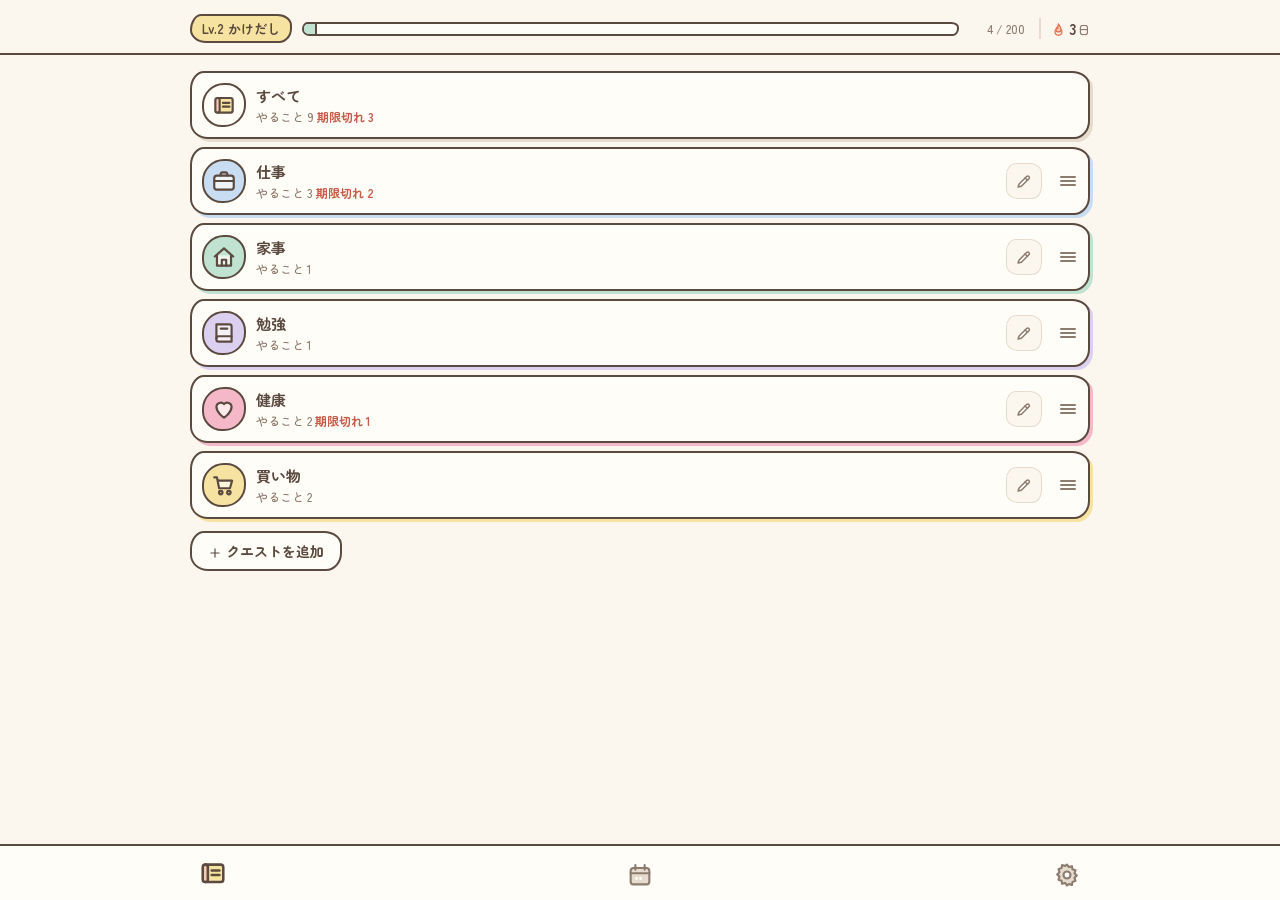
==== public/index.html @ 77bacacf "feat: 下部タブを3つにし、クエスト一覧からやること画面を開く構成にする - 下部タブをクエスト・記録・設定の3つにし、クエストのアイコンを一覧表のアイコンにする - クエスト一覧を1列の行（アイ" ====
<!DOCTYPE html>
<html lang="ja">
<head>
  <meta charset="UTF-8">
  <meta name="viewport" content="width=device-width, initial-scale=1, viewport-fit=cover">
  <meta name="theme-color" content="#fbf6ee">
  <meta name="apple-mobile-web-app-capable" content="yes">
  <!-- 透過（black-translucent）は iOS で余白の値が 0 になる不具合があるため default にする -->
  <meta name="apple-mobile-web-app-status-bar-style" content="default">
  <meta name="apple-mobile-web-app-title" content="やるクエ">
  <link rel="manifest" href="manifest.webmanifest">
  <link rel="icon" href="icons/icon-192.png" type="image/png">
  <link rel="apple-touch-icon" href="icons/apple-touch-icon.png">
  <title>やることクエスト</title>
  <link rel="preconnect" href="https://fonts.googleapis.com">
  <link href="https://fonts.googleapis.com/css2?family=Zen+Maru+Gothic:wght@500;700&display=swap" rel="stylesheet">
  <link rel="stylesheet" href="style.css">
  <script>
    // ホーム画面から起動した全画面かどうかを、CSS が読まれる前に印として付ける
    if (navigator.standalone === true || (window.matchMedia && window.matchMedia('(display-mode: standalone)').matches)) {
      document.documentElement.classList.add('is-standalone');
    }
  </script>
</head>
<body>
  <svg width="0" height="0" style="position:absolute" aria-hidden="true">
    <filter id="wobble" x="-5%" y="-5%" width="110%" height="110%">
      <feTurbulence type="fractalNoise" baseFrequency="0.035" numOctaves="2" seed="7" result="noise"/>
      <feDisplacementMap in="SourceGraphic" in2="noise" scale="2.2" xChannelSelector="R" yChannelSelector="G"/>
    </filter>
  </svg>

  <svg width="0" height="0" style="position:absolute" aria-hidden="true">
    <!-- アイコンのシンボル集。線は currentColor、塗りは CSS 変数 --icon-fill-* で変える -->
    <defs>
      <symbol id="i-house" viewBox="0 0 24 24">
        <path d="M3.5 11.5 12 4l8.5 7.5" fill="none"/>
        <path d="M5.5 10.5V20h13v-9.5" style="fill:var(--icon-fill-a, none)"/>
        <path d="M10 20v-5.5h4V20" style="fill:var(--icon-fill-b, none)"/>
      </symbol>
      <symbol id="i-flag-tab" viewBox="0 0 24 24">
        <path d="M6 21V4" fill="none"/>
        <path d="M6 4h11l-2.5 4 2.5 4H6" style="fill:var(--icon-fill-a, none)"/>
      </symbol>
      <symbol id="i-scroll" viewBox="0 0 24 24">
        <path d="M6 5.5h12a2 2 0 0 1 2 2V17a2 2 0 0 1-2 2H6" style="fill:var(--icon-fill-a, none)"/>
        <path d="M6 5.5a2 2 0 0 0-2 2V17a2 2 0 0 0 2 2 2 2 0 0 0 2-2V7.5a2 2 0 0 0-2-2Z" style="fill:var(--icon-fill-b, none)"/>
        <path d="M11 10h6M11 13.5h6" fill="none"/>
      </symbol>
      <symbol id="i-calendar" viewBox="0 0 24 24">
        <rect x="4" y="6" width="16" height="14" rx="2.5" style="fill:var(--icon-fill-a, none)"/>
        <path d="M4 10.5h16" fill="none"/>
        <path d="M8 3.5v4M16 3.5v4" fill="none"/>
        <circle cx="9" cy="15" r="1.2" style="fill:var(--icon-fill-b, currentColor)" stroke="none"/>
        <circle cx="12.5" cy="15" r="1.2" style="fill:var(--icon-fill-b, currentColor)" stroke="none"/>
      </symbol>
      <symbol id="i-back" viewBox="0 0 24 24"><path d="M15 5l-7 7 7 7" fill="none" stroke="currentColor" stroke-width="2.4" stroke-linecap="round" stroke-linejoin="round"/></symbol>
      <symbol id="i-grip" viewBox="0 0 24 24"><path d="M5 8h14M5 12h14M5 16h14" fill="none" stroke="currentColor" stroke-width="2" stroke-linecap="round"/></symbol>
      <symbol id="i-gear" viewBox="0 0 24 24">
        <path d="m12 3 1.6 2.2 2.6-.8.5 2.7 2.6.9-.9 2.6 2 1.9-2 1.9.9 2.6-2.6.9-.5 2.7-2.6-.8L12 21l-1.6-2.2-2.6.8-.5-2.7-2.6-.9.9-2.6-2-1.9 2-1.9-.9-2.6 2.6-.9.5-2.7 2.6.8Z" style="fill:var(--icon-fill-a, none)"/>
        <circle cx="12" cy="12" r="3" style="fill:var(--icon-fill-b, none)"/>
      </symbol>
      <symbol id="i-pause" viewBox="0 0 24 24">
        <rect x="6" y="5" width="4.5" height="14" rx="1.5" style="fill:var(--icon-fill-a, none)"/>
        <rect x="13.5" y="5" width="4.5" height="14" rx="1.5" style="fill:var(--icon-fill-a, none)"/>
      </symbol>
      <symbol id="i-play" viewBox="0 0 24 24">
        <path d="M8 5.5v13l10-6.5Z" style="fill:var(--icon-fill-a, none)"/>
      </symbol>
      <symbol id="i-flame" viewBox="0 0 24 24">
        <path d="M12 3c1 3 4 4.5 4 9a4 4 0 0 1-8 0c0-1.5.6-2.6 1.3-3.4.3 1 .9 1.6 1.7 1.9C10.5 8 11.5 5.5 12 3Z" style="fill:var(--icon-fill-a, none)"/>
        <path d="M12 21a5.5 5.5 0 0 1-5.5-5.5c0-1.2.4-2.2 1-3" fill="none"/>
        <path d="M12 21a5.5 5.5 0 0 0 5.5-5.5c0-1.2-.4-2.2-1-3" fill="none"/>
      </symbol>
      <symbol id="i-medal" viewBox="0 0 24 24">
        <path d="m8 3 2.5 5M16 3l-2.5 5" fill="none"/>
        <path d="M7 3h3.5l1.5 3 1.5-3H17" style="fill:var(--icon-fill-b, none)"/>
        <circle cx="12" cy="14" r="6" style="fill:var(--icon-fill-a, none)"/>
        <path d="m12 11 1 2 2.2.3-1.6 1.5.4 2.2-2-1.1-2 1.1.4-2.2L8.8 13.3 11 13Z" style="fill:var(--icon-fill-b, none)" stroke-width="1.2"/>
      </symbol>
      <symbol id="i-check" viewBox="0 0 24 24">
        <circle cx="12" cy="12" r="8.5" style="fill:var(--icon-fill-a, none)"/>
        <path d="m8 12.5 2.8 2.8L16.5 9.5" fill="none"/>
      </symbol>
      <symbol id="i-sparkle" viewBox="0 0 24 24">
        <path d="M12 3c.6 4.2 2.4 6.4 7 7-4.6.6-6.4 2.8-7 7-.6-4.2-2.4-6.4-7-7 4.6-.6 6.4-2.8 7-7Z" style="fill:var(--icon-fill-a, none)"/>
        <path d="M18.5 15c.3 1.7 1 2.6 2.5 3-1.5.4-2.2 1.3-2.5 3-.3-1.7-1-2.6-2.5-3 1.5-.4 2.2-1.3 2.5-3Z" style="fill:var(--icon-fill-b, none)" stroke-width="1.4"/>
      </symbol>
      <symbol id="i-plus" viewBox="0 0 24 24">
        <path d="M12 5v14M5 12h14" fill="none"/>
      </symbol>
      <symbol id="i-check-box" viewBox="0 0 24 24">
        <rect x="4" y="4" width="16" height="16" rx="3.5" style="fill:var(--icon-fill-a, none)"/>
        <path d="m8 12.5 2.8 2.8L16.5 9.5" fill="none"/>
      </symbol>
      <symbol id="i-minus" viewBox="0 0 24 24">
        <path d="M5 12h14" fill="none"/>
      </symbol>
      <symbol id="i-timer" viewBox="0 0 24 24">
        <circle cx="12" cy="13" r="7.5" style="fill:var(--icon-fill-a, none)"/>
        <path d="M12 9.5V13l2.5 1.5M10 3.5h4M12 3.5v2" fill="none"/>
      </symbol>
    </defs>
  </svg>

  <header class="header">
    <div class="header-inner">
    <h1 class="visually-hidden">やることクエスト</h1>
    <div class="level-row">
      <span class="level-badge" id="level-badge"></span>
      <div class="xp-bar" role="progressbar" aria-label="経験値">
        <div class="xp-fill" id="xp-fill"></div>
      </div>
      <span class="xp-text" id="xp-text"></span>
      <div class="streak" id="streak" title="連続達成日数"></div>
    </div>
    <button class="timer-mini" id="timer-mini" hidden></button>
    </div>
  </header>

  <main class="main">
    <section class="view" id="view-categories" data-view="categories">
      <ul class="category-list" id="category-list"></ul>
      <button class="btn" id="category-add-btn"><svg class="icon" aria-hidden="true"><use href="#i-plus"/></svg> クエストを追加</button>
    </section>
    <section class="view" id="view-quests" data-view="quests" hidden>
      <div class="tasks-bar">
        <button class="tasks-back" id="tasks-back" aria-label="クエスト一覧に戻る" title="クエスト一覧に戻る"><svg class="icon" aria-hidden="true"><use href="#i-back"/></svg></button>
        <div class="tasks-heading" id="tasks-heading"></div>
      </div>
      <div id="focus-quests"></div>
      <div id="quest-list"></div>
      <button class="btn" id="add-task-btn"><svg class="icon" aria-hidden="true"><use href="#i-plus"/></svg> やることを追加</button>
    </section>
    <section class="view" id="view-log" data-view="log" hidden>
      <div class="log-stats" id="log-stats"></div>

      <section class="log-section">
        <div class="cal-head">
          <button class="icon-btn cal-nav" id="log-prev" aria-label="前の月">‹</button>
          <h2 class="log-heading" id="log-month-label"></h2>
          <button class="icon-btn cal-nav" id="log-next" aria-label="次の月">›</button>
          <button class="chip" id="log-today">今日</button>
        </div>
        <div class="calendar" id="log-calendar"></div>
      </section>

      <section class="log-section">
        <h2 class="log-heading" id="log-day-title"></h2>
        <ul class="log-list" id="log-day-list"></ul>
      </section>

      <section class="log-section">
        <h2 class="log-heading">今週のまとめ <span class="log-sub" id="log-week-label"></span></h2>
        <div class="week-stats" id="log-week-stats"></div>
        <ul class="bar-list" id="log-week-categories"></ul>
      </section>

      <section class="log-section">
        <h2 class="log-heading">セッションのランキング <span class="log-sub">獲得 XP 上位5件</span></h2>
        <ul class="rank-list" id="log-rank"></ul>
      </section>
    </section>
    <section class="view" id="view-settings" data-view="settings" hidden>
      <section class="settings-section">
        <h2 class="settings-heading">やることの一括追加</h2>
        <p class="settings-help">1行に1つ、「クエスト：タイトル：日付：難易度：メモ」の形で貼り付けてください。区切りは「：」かタブ。日付以降は省略できます（日付は 9/20 や 明日、難易度は 1〜3 か ★）。クエストがない行は「なんでも」に入り、ないクエストは自動で作られます。</p>
        <textarea class="json-category bulk-category" id="bulk-text" rows="6" placeholder="仕事：経費精算を出す：9/20：2&#10;家事：洗濯物をたたむ&#10;：牛乳を買う：明日&#10;勉強：参考書を1章読む：：3：付箋を貼りながら" spellcheck="false"></textarea>
        <div class="btn-row">
          <button class="btn btn-primary" id="bulk-parse">読み込む</button>
        </div>
        <div class="bulk-result" id="bulk-result" hidden></div>
      </section>

      <section class="settings-section" id="sample-section" hidden>
        <h2 class="settings-heading">サンプルデータ</h2>
        <p class="settings-help">いま入っているやることはサンプルです。自分のやることに合わせて登録し直すときに使ってください。</p>
        <button class="btn btn-danger" id="sample-clear">サンプルを消して自分で登録する</button>
      </section>

      <section class="settings-section">
        <h2 class="settings-heading">データのエクスポート</h2>
        <p class="settings-help" id="data-summary"></p>
        <div class="btn-row">
          <button class="btn" id="export-show">JSON を表示</button>
          <button class="btn" id="export-copy">コピー</button>
          <button class="btn" id="export-download">ダウンロード</button>
        </div>
        <div id="export-box" hidden>
          <textarea class="json-category" id="export-text" rows="8" readonly spellcheck="false"></textarea>
        </div>
      </section>

      <section class="settings-section">
        <h2 class="settings-heading">データのインポート</h2>
        <p class="settings-help">エクスポートした JSON を貼り付けるか、ファイルを選んでください。現在のデータは上書きされます。</p>
        <textarea class="json-category" id="import-text" rows="5" placeholder='{"version": 1, ...}' spellcheck="false"></textarea>
        <div class="btn-row">
          <label class="btn file-btn">ファイルを選ぶ<input type="file" id="import-file" accept=".json,application/json" hidden></label>
          <button class="btn btn-primary" id="import-run">読み込む</button>
        </div>
      </section>

      <section class="settings-section">
        <h2 class="settings-heading">アプリ</h2>
        <p class="settings-help" id="app-version"></p>
        <p class="settings-help">ホーム画面に追加すると、アプリのように全画面で開けます。iPhone は共有メニューの「ホーム画面に追加」、Android はブラウザのメニューの「アプリをインストール」から。</p>
        <button class="btn" id="app-update">更新を確認</button>
      </section>

      <section class="settings-section">
        <h2 class="settings-heading">初期化</h2>
        <p class="settings-help">クエストも含めてすべてのデータを削除します。</p>
        <button class="btn btn-danger" id="reset-all">すべてのデータを削除</button>
      </section>
    </section>
  </main>

  <div class="sheet-backdrop" id="task-sheet" hidden>
    <form class="sheet" id="task-form" autocomplete="off">
      <h2 class="sheet-title" id="task-sheet-title">やることを追加</h2>
      <input type="hidden" name="id">
      <label class="field">
        <span class="field-label">タイトル</span>
        <input type="text" name="title" maxlength="60" placeholder="例: 経費精算を出す" required>
      </label>
      <label class="field">
        <span class="field-label">クエスト</span>
        <select name="categoryId"></select>
      </label>
      <div class="field">
        <span class="field-label">難易度</span>
        <div class="seg" role="radiogroup">
          <label class="seg-item"><input type="radio" name="difficulty" value="1" checked><span>★ <small>3分</small></span></label>
          <label class="seg-item"><input type="radio" name="difficulty" value="2"><span>★★ <small>5分</small></span></label>
          <label class="seg-item"><input type="radio" name="difficulty" value="3"><span>★★★ <small>10分</small></span></label>
        </div>
      </div>
      <label class="field">
        <span class="field-label">繰り返し</span>
        <select name="repeatType">
          <option value="none">なし</option>
          <option value="daily">毎日</option>
          <option value="weekly">毎週</option>
          <option value="days">N日ごと</option>
        </select>
      </label>
      <label class="field" id="repeat-every-wrap" hidden>
        <span class="field-label">何日ごと</span>
        <input type="number" name="repeatEvery" min="1" max="365" value="3" inputmode="numeric">
      </label>
      <label class="field" id="deadline-wrap">
        <span class="field-label">日付（任意）</span>
        <input type="date" name="deadline">
      </label>
      <label class="field">
        <span class="field-label">メモ（任意）</span>
        <textarea name="note" rows="2" maxlength="200"></textarea>
      </label>
      <div class="sheet-actions">
        <button type="button" class="btn btn-danger" id="task-delete" hidden>削除</button>
        <span class="spacer"></span>
        <button type="button" class="btn" id="task-cancel">キャンセル</button>
        <button type="submit" class="btn btn-primary">保存</button>
      </div>
    </form>
  </div>

  <div class="sheet-backdrop" id="category-sheet" hidden>
    <form class="sheet" id="category-form" autocomplete="off">
      <h2 class="sheet-title" id="category-sheet-title">クエストを追加</h2>
      <input type="hidden" name="id">
      <input type="hidden" name="color">
      <input type="hidden" name="icon">
      <label class="field">
        <span class="field-label">名前</span>
        <input type="text" name="name" maxlength="20" placeholder="例: 仕事" required>
      </label>
      <div class="field">
        <span class="field-label">色</span>
        <div class="color-picker" id="color-picker"></div>
      </div>
      <div class="field">
        <span class="field-label">アイコン</span>
        <div class="icon-picker" id="icon-picker"></div>
      </div>
      <div class="sheet-actions">
        <button type="button" class="btn btn-danger" id="category-delete" hidden>削除</button>
        <span class="spacer"></span>
        <button type="button" class="btn" id="category-cancel">キャンセル</button>
        <button type="submit" class="btn btn-primary">保存</button>
      </div>
    </form>
  </div>
    </form>
  </div>

  <div class="modal" id="clear-modal" hidden aria-label="クエスト完了">
    <div class="clear-card">
      <div class="clear-ribbon">クリア！</div>
      <div class="clear-title" id="clear-title"></div>
      <div class="clear-rows" id="clear-rows"></div>
      <div class="clear-total"><svg class="icon clear-spark is-left" aria-hidden="true"><use href="#i-sparkle"/></svg><span class="clear-plus">+</span><span class="clear-num" id="clear-num">0</span><small>XP</small><svg class="icon clear-spark is-right" aria-hidden="true"><use href="#i-sparkle"/></svg></div>
      <div class="clear-combo" id="clear-combo"></div>
      <div class="clear-levelup" id="clear-levelup" hidden></div>
      <div class="clear-hint">自動で次に進みます</div>
    </div>
  </div>

  <div class="modal" id="break-modal" hidden aria-label="休憩">
    <div class="break-card">
      <div class="break-title">休憩</div>
      <div class="break-sub">25分がんばりました。少し休みましょう</div>
      <div class="qt is-break">
        <div class="qt-dial">
          <svg class="qt-ring" viewBox="0 0 130 130"><g filter="url(#wobble)">
            <circle class="qt-track" cx="65" cy="65" r="54"/>
            <circle class="qt-fill" cx="65" cy="65" r="54" stroke-dasharray="339.3" stroke-dashoffset="0"/>
            <circle class="qt-edge" cx="65" cy="65" r="58.5"/><circle class="qt-edge" cx="65" cy="65" r="49.5"/>
          </g></svg>
          <div class="qt-center"><div class="qt-seconds" id="break-seconds">300</div><div class="qt-slot"></div></div>
        </div>
      </div>
      <div class="break-note"><span id="break-combo"></span> 継続中</div>
      <button class="btn" id="break-end">休憩を終える</button>
    </div>
  </div>

  <div class="modal" id="summary-modal" hidden aria-label="セッションのまとめ">
    <div class="sum-card">
      <div class="sum-title" id="summary-title">おつかれさま！</div>
      <div class="sum-sub" id="summary-sub"></div>
      <div class="sum-grid">
        <div class="sum-cell is-main"><strong id="summary-xp">0</strong><span>獲得 XP</span></div>
        <div class="sum-cell"><strong id="summary-count">0</strong><span>達成</span></div>
        <div class="sum-cell"><strong id="summary-combo">0</strong><span>最大コンボ</span></div>
        <div class="sum-cell"><strong id="summary-min">0</strong><span>時間</span></div>
        <div class="sum-cell" id="summary-rank-cell"><strong id="summary-rank">0</strong><span>位</span></div>
      </div>
      <div class="sum-best" id="summary-best" hidden></div>
      <button class="btn btn-primary" id="summary-close">閉じる</button>
    </div>
  </div>

  <div class="modal" id="dialog-modal" hidden role="alertdialog" aria-labelledby="dialog-message">
    <div class="dialog-card">
      <p class="dialog-message" id="dialog-message"></p>
      <div class="dialog-actions">
        <button class="btn" id="dialog-cancel">キャンセル</button>
        <button class="btn btn-primary" id="dialog-ok">OK</button>
      </div>
    </div>
  </div>

  <div class="toast" id="toast" hidden></div>
  <div class="update-bar" id="update-bar" hidden>
    <span>新しい版があります</span>
    <button class="btn btn-primary" id="update-reload">更新する</button>
  </div>
  <div class="fx-layer" id="fx-layer" aria-hidden="true"></div>

  </div>

  <nav class="tabbar" id="tabbar">
    <button class="tab is-active" data-tab="categories" aria-label="クエスト" title="クエスト"><span class="tab-icon"><svg class="icon tab-svg" aria-hidden="true"><use href="#i-scroll"/></svg></span></button>
    <button class="tab" data-tab="log" aria-label="記録" title="記録"><span class="tab-icon"><svg class="icon tab-svg" aria-hidden="true"><use href="#i-calendar"/></svg></span></button>
    <button class="tab" data-tab="settings" aria-label="設定" title="設定"><span class="tab-icon"><svg class="icon tab-svg" aria-hidden="true"><use href="#i-gear"/></svg></span></button>
  </nav>

  <script src="game.js"></script>
  <script src="icons.js"></script>
  <script src="overview.js"></script>
  <script src="quests.js"></script>
  <script src="timer.js"></script>
  <script src="sortable.js"></script>
  <script src="settings.js"></script>
  <script src="bulk.js"></script>
  <script src="log.js"></script>
  <script src="effects.js"></script>
  <script src="dialog.js"></script>
  <script src="app.js"></script>
</body>
</html>
---- public/style.css ----
:root {
  --bg: #fbf6ee;
  --paper: #fffdf8;
  --ink: #5b4a3f;
  --ink-soft: #8c7b6e;
  --line: #e6dccd;
  --peach: #f6c9b3;
  --mint: #bfe3d0;
  --sky: #c9ddf2;
  --lav: #dcd0f0;
  --yellow: #f7e3a1;
  --pink: #f4b8c8;
  --clean: #a9d9bd;
  --normal: #f5d98a;
  --messy: #f2a9a0;
  --radius-wobbly: 18px 22px 20px 24px / 24px 18px 22px 20px;
  --tabbar-h: 56px;
  /* 端末の切り欠きやホームインジケーターの分。app.js が実測値（px）で上書きする */
  --inset-top: env(safe-area-inset-top, 0px);
  --inset-bottom: env(safe-area-inset-bottom, 0px);
  --safe-bottom: var(--inset-bottom);
  --header-top: calc(14px + var(--inset-top));
}

/* 全画面（ホーム画面から起動）のとき。メディアクエリが効かない端末向けに、JS で付ける印でも同じにする */
@media (display-mode: standalone) {
  :root {
    --tabbar-h: 50px;
    --safe-bottom: max(0px, calc(var(--inset-bottom) - 24px));
    --header-top: max(4px, calc(var(--inset-top) - 6px));
  }
}

:root.is-standalone {
  --tabbar-h: 50px;
  --safe-bottom: max(0px, calc(var(--inset-bottom) - 24px));
  --header-top: max(4px, calc(var(--inset-top) - 6px));
}

html { background: var(--paper); }

* { box-sizing: border-box; }

[hidden] { display: none !important; }

html, body {
  margin: 0;
  height: 100%;
  background: var(--bg);
  color: var(--ink);
  font-family: "Zen Maru Gothic", "Hiragino Maru Gothic ProN", "Rounded Mplus 1c", "Yu Gothic", sans-serif;
  font-weight: 500;
  -webkit-font-smoothing: antialiased;
}

/* ページ全体は固定し、本文（.main）だけをスクロールさせる。
   こうするとヘッダーとタブバーが慣性スクロールで動かない */
body {
  position: fixed;
  inset: 0;
  display: flex;
  flex-direction: column;
  overflow: hidden;
}

button {
  font: inherit;
  color: inherit;
  background: none;
  border: none;
  padding: 0;
  cursor: pointer;
}

/* アイコン（index.html のスプライトを use で参照） */
.icon {
  width: 1em;
  height: 1em;
  vertical-align: -0.18em;
  fill: none;
  stroke: currentColor;
  stroke-width: 2;
  stroke-linecap: round;
  stroke-linejoin: round;
  flex: none;
}

.icon-flame { width: 1.15em; height: 1.15em; color: #e0704a; --icon-fill-a: var(--peach); }
.icon-flame.icon-off { color: var(--ink-soft); --icon-fill-a: var(--line); }
.icon-timer { --icon-fill-a: var(--sky); }
.icon-sparkle { color: #c9a227; --icon-fill-a: var(--yellow); --icon-fill-b: var(--yellow); }

/* ヘッダー */
.header {
  flex: none;
  z-index: 10;
  /* 全画面ではステータスバーの下までヘッダーの色を伸ばし、その分の上余白は小さくする */
  padding: var(--header-top) 16px 10px;
  background: var(--bg);
  border-bottom: 2.5px solid var(--ink);
  border-image: none;
}

.header-inner {
  max-width: 900px;
  margin: 0 auto;
}

.visually-hidden {
  position: absolute;
  width: 1px;
  height: 1px;
  margin: -1px;
  overflow: hidden;
  clip: rect(0 0 0 0);
  white-space: nowrap;
}

.streak {
  flex: none;
  margin-left: 4px;
  padding-left: 10px;
  border-left: 2px solid var(--line);
  font-size: 13px;
  color: var(--ink-soft);
  white-space: nowrap;
}

.streak strong {
  color: var(--ink);
  font-size: 15px;
}

.level-row {
  display: flex;
  align-items: center;
  gap: 10px;
}

.level-badge {
  flex: none;
  padding: 3px 10px;
  border: 2.2px solid var(--ink);
  border-radius: 14px 18px 16px 20px / 20px 14px 18px 16px;
  background: var(--yellow);
  font-size: 13px;
  font-weight: 700;
  white-space: nowrap;
}

.xp-bar {
  flex: 1;
  height: 14px;
  border: 2.2px solid var(--ink);
  border-radius: 10px 14px 12px 14px / 14px 10px 14px 12px;
  background: var(--paper);
  overflow: hidden;
}

.xp-fill {
  height: 100%;
  width: 0%;
  background: var(--mint);
  border-right: 2px solid var(--ink);
  transition: width 0.5s ease;
}

.xp-text {
  flex: none;
  font-size: 12px;
  color: var(--ink-soft);
  min-width: 56px;
  text-align: right;
  font-variant-numeric: tabular-nums;
}

/* メイン */
.main {
  flex: 1;
  min-height: 0;
  overflow-y: auto;
  overscroll-behavior: contain;
  -webkit-overflow-scrolling: touch;
  /* 本文は 900px までで中央寄せ。左右の余白で中央に置く */
  padding: 16px max(16px, calc((100% - 900px) / 2)) 96px;
}

.placeholder {
  padding: 40px 0;
  text-align: center;
  color: var(--ink-soft);
}

/* タブバー */
.tabbar {
  flex: none;
  height: calc(var(--tabbar-h) + var(--safe-bottom));
  padding-top: 4px;
  padding-bottom: var(--safe-bottom);
  display: flex;
  background: var(--paper);
  border-top: 2.5px solid var(--ink);
  z-index: 10;
}

.tab {
  flex: 1;
  display: flex;
  align-items: center;
  justify-content: center;
  color: var(--ink-soft);
}

.tab-icon {
  display: block;
  height: 28px;
  transition: transform 0.15s ease;
}

.tab-svg {
  width: 28px;
  height: 28px;
  stroke-width: 1.8;
  --icon-fill-a: var(--line);
  --icon-fill-b: var(--paper);
}

.tab.is-active {
  color: var(--ink);
  font-weight: 700;
}

.tab.is-active .tab-icon {
  transform: translateY(-2px) scale(1.1);
}

.tab.is-active .tab-svg { stroke-width: 2; }
.tab.is-active[data-tab="categories"] .tab-svg { --icon-fill-a: var(--yellow); --icon-fill-b: var(--peach); }
.tab.is-active[data-tab="log"] .tab-svg { --icon-fill-a: var(--mint); --icon-fill-b: var(--ink); }
.tab.is-active[data-tab="settings"] .tab-svg { --icon-fill-a: var(--lav); --icon-fill-b: var(--paper); }

/* クエスト画面 */
.quest-section { margin-bottom: 18px; }

.quest-heading {
  display: flex;
  align-items: center;
  gap: 8px;
  margin: 0 0 8px;
  font-size: 15px;
  font-weight: 700;
  cursor: default;
}

.quest-details > summary {
  cursor: pointer;
  list-style: none;
  color: var(--ink-soft);
}

.quest-details > summary::-webkit-details-marker { display: none; }

.quest-details > summary::before {
  content: '▸';
  font-size: 12px;
  transition: transform 0.15s ease;
}

.quest-details[open] > summary::before { transform: rotate(90deg); }

.count {
  font-size: 12px;
  padding: 1px 8px;
  border: 1.8px solid var(--ink);
  border-radius: 10px;
  background: var(--paper);
  color: var(--ink);
  font-weight: 500;
}

.quest-empty {
  margin: 0;
  padding: 18px 0;
  text-align: center;
  color: var(--ink-soft);
  font-size: 14px;
}

.task-list {
  list-style: none;
  margin: 0;
  padding: 0;
  display: flex;
  flex-direction: column;
  gap: 8px;
}

.task-row {
  display: flex;
  align-items: center;
  gap: 12px;
  padding: 10px 12px;
  background: var(--paper);
  border: 2.2px solid var(--ink);
  border-radius: 14px 18px 16px 18px / 18px 14px 18px 16px;
  box-shadow: 3px 3px 0 var(--line);
}

.task-row[data-status="overdue"],
.task-row[data-status="due"] { border-color: var(--ink); background: #fff6f2; }

.task-check {
  flex: none;
  width: 30px;
  height: 30px;
  border: 2.2px solid var(--ink);
  border-radius: 50% 45% 50% 45%;
  background: var(--paper);
  display: inline-flex;
  align-items: center;
  justify-content: center;
  font-weight: 700;
  transition: transform 0.15s ease, background 0.15s ease;
}

button.task-check:active { transform: scale(0.9); }

.task-check.is-done { background: var(--mint); }
.task-check.is-wait { background: var(--line); border-style: dashed; }
.task-check.is-popping { background: var(--mint); transform: scale(1.25); }

.task-body {
  flex: 1;
  min-width: 0;
  display: flex;
  flex-direction: column;
  gap: 2px;
  text-align: left;
}

.task-title {
  font-size: 15px;
  font-weight: 700;
  overflow-wrap: anywhere;
}

.task-meta {
  font-size: 12px;
  color: var(--ink-soft);
}

.task-undo {
  flex: none;
  font-size: 12px;
  padding: 4px 10px;
  border: 2px solid var(--ink);
  border-radius: 12px 14px 12px 14px / 14px 12px 14px 12px;
  background: var(--paper);
}


/* シート（追加・編集） */
.sheet-backdrop {
  position: fixed;
  inset: 0;
  background: rgba(91, 74, 63, 0.35);
  display: flex;
  align-items: flex-end;
  justify-content: center;
  z-index: 20;
}

.sheet {
  width: 100%;
  max-width: 520px;
  max-height: 90vh;
  overflow-y: auto;
  background: var(--paper);
  border: 2.5px solid var(--ink);
  border-bottom: none;
  border-radius: 22px 26px 0 0 / 26px 22px 0 0;
  padding: 18px 18px calc(18px + var(--safe-bottom));
  display: flex;
  flex-direction: column;
  gap: 12px;
}

@media (min-width: 560px) {
  .sheet-backdrop { align-items: center; }
  .sheet { border-bottom: 2.5px solid var(--ink); border-radius: var(--radius-wobbly); }
}

.sheet-title {
  margin: 0 0 4px;
  font-size: 18px;
  font-weight: 700;
}

.field {
  display: flex;
  flex-direction: column;
  gap: 4px;
}

.field-label {
  font-size: 12px;
  color: var(--ink-soft);
  font-weight: 700;
}

.field input[type="text"],
.field input[type="number"],
.field input[type="date"],
.field select,
.field textarea {
  font: inherit;
  color: var(--ink);
  background: var(--bg);
  border: 2px solid var(--ink);
  border-radius: 10px 12px 10px 12px / 12px 10px 12px 10px;
  padding: 8px 10px;
  font-size: 16px;
  width: 100%;
}

.field textarea { resize: vertical; }

.seg {
  display: flex;
  gap: 6px;
}

.seg-item {
  flex: 1;
  position: relative;
}

.seg-item input {
  position: absolute;
  opacity: 0;
  width: 0;
  height: 0;
}

.seg-item span {
  display: flex;
  flex-direction: column;
  align-items: center;
  padding: 6px 4px;
  border: 2px solid var(--ink);
  border-radius: 12px 14px 12px 14px / 14px 12px 14px 12px;
  background: var(--bg);
  font-size: 14px;
  line-height: 1.2;
  cursor: pointer;
}

.seg-item small { font-size: 10px; color: var(--ink-soft); }

.seg-item input:checked + span {
  background: var(--yellow);
  font-weight: 700;
}

.sheet-actions {
  display: flex;
  align-items: center;
  gap: 8px;
  margin-top: 4px;
}

.spacer { flex: 1; }

.btn {
  padding: 8px 16px;
  border: 2.2px solid var(--ink);
  border-radius: 14px 18px 16px 18px / 18px 14px 18px 16px;
  background: var(--paper);
  font-weight: 700;
  font-size: 14px;
}

.btn-primary { background: var(--mint); box-shadow: 2px 2px 0 var(--ink); }
.btn-primary:active { transform: translate(1px, 1px); box-shadow: 1px 1px 0 var(--ink); }
.btn-danger { background: var(--messy); }

/* トースト */
.toast {
  position: fixed;
  left: 50%;
  bottom: calc(var(--tabbar-h) + var(--safe-bottom) + 24px);
  transform: translateX(-50%);
  padding: 8px 18px;
  background: var(--yellow);
  border: 2.2px solid var(--ink);
  border-radius: 14px 18px 16px 18px / 18px 14px 18px 16px;
  font-weight: 700;
  box-shadow: 3px 3px 0 var(--ink);
  z-index: 30;
  animation: toast-pop 0.25s ease;
  white-space: nowrap;
}

.toast.is-levelup { background: var(--pink); }

@keyframes toast-pop {
  from { transform: translateX(-50%) translateY(10px) scale(0.9); opacity: 0; }
  to { transform: translateX(-50%) translateY(0) scale(1); opacity: 1; }
}

.timer-mini {
  display: flex;
  align-items: center;
  justify-content: center;
  gap: 4px;
  width: 100%;
  margin-top: 8px;
  font-size: 12px;
  font-weight: 700;
  padding: 4px 10px;
  border: 2px solid var(--ink);
  border-radius: 12px 14px 12px 14px / 14px 12px 14px 12px;
  background: var(--mint);
  white-space: nowrap;
  overflow: hidden;
  text-overflow: ellipsis;
  font-variant-numeric: tabular-nums;
  text-align: center;
}

/* 設定画面 */
.settings-section {
  margin-bottom: 26px;
  padding-bottom: 20px;
  border-bottom: 2px dashed var(--line);
}

.settings-section:last-child { border-bottom: none; }

.settings-heading {
  margin: 0 0 6px;
  font-size: 16px;
  font-weight: 700;
}

.settings-help {
  margin: 0 0 10px;
  font-size: 13px;
  color: var(--ink-soft);
}

.btn-row {
  display: flex;
  flex-wrap: wrap;
  gap: 8px;
  margin-top: 8px;
}

.file-btn { display: inline-block; cursor: pointer; }

.json-category {
  width: 100%;
  font-family: ui-monospace, Menlo, monospace;
  font-size: 12px;
  color: var(--ink);
  background: var(--paper);
  border: 2px solid var(--ink);
  border-radius: 10px 12px 10px 12px / 12px 10px 12px 10px;
  padding: 8px 10px;
  margin-top: 8px;
  resize: vertical;
}

.category-list {
  list-style: none;
  margin: 0 0 12px;
  padding: 0;
  display: flex;
  flex-direction: column;
  gap: 8px;
}

.category-row {
  display: flex;
  align-items: center;
  gap: 6px;
  padding: 8px 8px 8px 10px;
  background: var(--paper);
  border: 2.2px solid var(--ink);
  border-radius: 14px 18px 16px 18px / 18px 14px 18px 16px;
  box-shadow: 3px 3px 0 var(--cat-color, var(--line)); /* 影はクエストの色 */
}

.category-body {
  flex: 1;
  min-width: 0;
  display: flex;
  align-items: center;
  gap: 10px;
  text-align: left;
  padding: 2px 0;
}

.category-text { min-width: 0; display: flex; flex-direction: column; gap: 2px; }
.category-name { font-size: 15px; font-weight: 700; overflow-wrap: anywhere; }
.category-meta { font-size: 12px; color: var(--ink-soft); }
.category-overdue { color: #c85c4a; font-weight: 700; }

.category-edit {
  flex: none;
  width: 36px;
  height: 36px;
  display: flex;
  align-items: center;
  justify-content: center;
  border: 1.8px solid var(--line);
  border-radius: 10px 12px 10px 12px / 12px 10px 12px 10px;
  background: var(--bg);
  color: var(--ink-soft);
}
.category-edit .icon { width: 18px; height: 18px; --icon-fill-a: var(--paper); stroke-width: 2; }
.category-edit:active { background: var(--line); }

/* 「すべて」の行 */
.category-row--all { --cat-color: var(--line); }
.category-row--all .cat-icon { background: var(--paper); }
.category-row--all .cat-icon .icon { --icon-fill-a: var(--yellow); --icon-fill-b: var(--peach); }

/* やること画面の上の帯: 左に戻るボタン、中央に開いているクエスト */
.tasks-bar {
  display: grid;
  grid-template-columns: 40px 1fr 40px; /* 左右を同じ幅にして見出しを中央に */
  align-items: center;
  margin: 0 0 8px;
}
.tasks-back {
  width: 40px;
  height: 40px;
  display: flex;
  align-items: center;
  justify-content: center;
  color: var(--ink);
  border-radius: 50%;
}
.tasks-back .icon { width: 24px; height: 24px; }
.tasks-back:active { background: var(--line); }
.tasks-heading {
  display: flex;
  align-items: center;
  justify-content: center;
  gap: 6px;
  font-size: 15px;
  font-weight: 700;
  min-width: 0;
}
.tasks-heading span:last-child { overflow: hidden; text-overflow: ellipsis; white-space: nowrap; }

/* 並べ替えのつまみ。押したまま動かせるよう、ここではブラウザのスクロールを止める */
.drag-grip {
  flex: none;
  display: flex;
  align-items: center;
  justify-content: center;
  width: 40px;
  height: 40px;
  margin-right: -8px;
  color: var(--ink-soft);
  cursor: grab;
  touch-action: none;
  user-select: none;
  -webkit-user-select: none;
}
.drag-grip .icon { width: 24px; height: 24px; }
.is-reordering { user-select: none; -webkit-user-select: none; }
.is-dragging {
  position: relative;
  z-index: 2;
  box-shadow: 5px 6px 0 var(--line);
  cursor: grabbing;
}
.is-dragging .drag-grip { cursor: grabbing; }


/* 記録画面 */
.log-stats {
  display: grid;
  grid-template-columns: repeat(4, 1fr);
  gap: 8px;
  margin-bottom: 18px;
}

.stat {
  display: flex;
  flex-direction: column;
  align-items: center;
  gap: 2px;
  padding: 8px 4px;
  background: var(--paper);
  border: 2.2px solid var(--ink);
  border-radius: 14px 18px 16px 18px / 18px 14px 18px 16px;
  box-shadow: 3px 3px 0 var(--line);
}

.stat-icon { display: block; height: 22px; }
.stat-svg { width: 22px; height: 22px; stroke-width: 1.8; }
.stat-svg.i-flame { color: #e0704a; --icon-fill-a: var(--peach); }
.stat-svg.i-medal { color: var(--ink); --icon-fill-a: var(--yellow); --icon-fill-b: var(--pink); }
.stat-svg.i-check { color: var(--ink); --icon-fill-a: var(--mint); }
.stat-svg.i-sparkle { color: var(--ink); --icon-fill-a: var(--yellow); --icon-fill-b: var(--yellow); }
.stat-value { font-size: 20px; font-weight: 700; line-height: 1.1; }
.stat-label { font-size: 10px; color: var(--ink-soft); white-space: nowrap; }

.log-section { margin-bottom: 22px; }

.log-heading {
  margin: 0 0 8px;
  font-size: 15px;
  font-weight: 700;
  display: flex;
  align-items: baseline;
  gap: 8px;
}

.log-sub { font-size: 12px; font-weight: 500; color: var(--ink-soft); }

.cal-head {
  display: flex;
  align-items: center;
  gap: 8px;
  margin-bottom: 8px;
}

.cal-head .log-heading { margin: 0; flex: 1; text-align: center; justify-content: center; }
.icon-btn {
  border: 1.8px solid var(--ink);
  border-radius: 8px 10px 8px 10px / 10px 8px 10px 8px;
  background: var(--bg);
  line-height: 1;
}
.icon-btn:disabled { opacity: 0.3; cursor: default; }
.cal-nav { width: 34px; height: 30px; font-size: 18px; }

.calendar {
  display: grid;
  grid-template-columns: repeat(7, 1fr);
  gap: 4px;
  background: var(--paper);
  border: 2.2px solid var(--ink);
  border-radius: var(--radius-wobbly);
  padding: 8px;
  box-shadow: 3px 3px 0 var(--line);
}

.cal-weekday {
  text-align: center;
  font-size: 11px;
  color: var(--ink-soft);
  padding-bottom: 2px;
}

.cal-weekday.is-weekend { color: var(--pink); }

.cal-cell {
  aspect-ratio: 1;
  position: relative;
  display: flex;
  align-items: center;
  justify-content: center;
  border: 1.6px solid transparent;
  border-radius: 10px 12px 10px 12px / 12px 10px 12px 10px;
  background: var(--bg);
  font-size: 13px;
}

.cal-cell.is-blank { background: transparent; }
.cal-cell.is-future { opacity: 0.4; }
.cal-cell.heat-1 { background: #e3f1e8; }
.cal-cell.heat-2 { background: var(--mint); }
.cal-cell.heat-3 { background: #9ad3b4; font-weight: 700; }
.cal-cell.heat-4 { background: #78c49b; font-weight: 700; }
.cal-cell.is-today { border-color: var(--ink); }
.cal-cell.is-selected { box-shadow: 0 0 0 2.2px var(--ink); background-color: var(--yellow); }
.cal-cell.is-selected.heat-2, .cal-cell.is-selected.heat-3, .cal-cell.is-selected.heat-4 { background-color: #a9d9bd; }

.cal-count {
  position: absolute;
  right: 3px;
  top: 2px;
  font-size: 9px;
  color: var(--ink-soft);
}

.log-list, .bar-list {
  list-style: none;
  margin: 0;
  padding: 0;
  display: flex;
  flex-direction: column;
  gap: 6px;
}

.log-row {
  display: flex;
  align-items: center;
  gap: 10px;
  padding: 8px 12px;
  background: var(--paper);
  border: 2px solid var(--ink);
  border-radius: 12px 14px 12px 14px / 14px 12px 14px 12px;
}

.log-time { flex: none; font-size: 12px; color: var(--ink-soft); font-variant-numeric: tabular-nums; width: 38px; }
.log-body { flex: 1; min-width: 0; display: flex; flex-direction: column; gap: 1px; }
.log-title { font-size: 14px; font-weight: 700; overflow-wrap: anywhere; }
.log-meta { font-size: 11px; color: var(--ink-soft); }
.log-xp { flex: none; font-size: 13px; font-weight: 700; color: #4f9a72; }

.week-stats {
  display: flex;
  gap: 14px;
  margin-bottom: 10px;
  font-size: 13px;
  color: var(--ink-soft);
}

.week-stat strong { font-size: 18px; color: var(--ink); margin-right: 2px; }

.bar-row {
  display: grid;
  grid-template-columns: 6em 1fr 2em;
  align-items: center;
  gap: 8px;
  font-size: 13px;
}

.bar-label { overflow: hidden; text-overflow: ellipsis; white-space: nowrap; }

.bar-track {
  height: 14px;
  border: 1.8px solid var(--ink);
  border-radius: 8px 10px 8px 10px / 10px 8px 10px 8px;
  background: var(--paper);
  overflow: hidden;
}

.bar-fill { display: block; height: 100%; background: var(--peach); border-right: 1.8px solid var(--ink); }
.bar-value { text-align: right; font-weight: 700; }

/* いまやる1つ */
.focus-card {
  position: relative;
  background: var(--paper);
  border: 2.5px solid var(--ink);
  border-radius: var(--radius-wobbly);
  box-shadow: 4px 4px 0 var(--peach);
  padding: 16px;
  margin-bottom: 16px;
  text-align: left;
}

.focus-card.is-empty { box-shadow: 4px 4px 0 var(--mint); text-align: center; }




.focus-title {
  margin-top: 8px;
  font-size: 22px;
  font-weight: 700;
  line-height: 1.3;
  overflow-wrap: anywhere;
  text-align: center;
}

.focus-meta { margin-top: 4px; font-size: 13px; color: var(--ink-soft); text-align: center; }

.focus-note {
  margin-top: 8px;
  padding: 6px 10px;
  font-size: 13px;
  background: var(--bg);
  border-radius: 10px;
  white-space: pre-wrap;
}

.focus-empty { padding: 10px 0 6px; color: var(--ink-soft); }


/* 演出 */
.fx-layer {
  position: fixed;
  inset: 0;
  pointer-events: none;
  z-index: 40;
  overflow: hidden;
}

.fx-particle {
  position: absolute;
  width: 10px;
  height: 10px;
  border: 1.6px solid var(--ink);
  transform: translate(-50%, -50%);
  will-change: transform, opacity;
}

.fx-particle.is-circle { border-radius: 50%; }
.fx-particle.is-rect { width: 12px; height: 7px; border-radius: 2px; }
.fx-particle.is-star {
  width: 13px;
  height: 13px;
  border: none;
  clip-path: polygon(50% 0%, 63% 35%, 100% 38%, 71% 60%, 82% 100%, 50% 76%, 18% 100%, 29% 60%, 0% 38%, 37% 35%);
}
.fx-particle.is-spark { width: 5px; height: 14px; border-radius: 3px; }

.fx-float {
  position: absolute;
  transform: translate(-50%, -50%);
  padding: 4px 12px;
  font-size: 20px;
  font-weight: 700;
  color: var(--ink);
  background: var(--yellow);
  border: 2.2px solid var(--ink);
  border-radius: 14px 18px 16px 18px / 18px 14px 18px 16px;
  box-shadow: 3px 3px 0 var(--ink);
  white-space: nowrap;
  will-change: transform, opacity;
}

.fx-float.is-big { font-size: 24px; background: var(--pink); }
.fx-float.is-small { font-size: 14px; padding: 2px 9px; background: var(--paper); box-shadow: 2px 2px 0 var(--ink); }

@keyframes xp-gain {
  0% { box-shadow: 0 0 0 0 rgba(191, 227, 208, 0); transform: scale(1); }
  30% { box-shadow: 0 0 0 6px rgba(191, 227, 208, 0.9), 0 0 18px 4px rgba(247, 227, 161, 0.9); transform: scale(1.04); }
  100% { box-shadow: 0 0 0 0 rgba(191, 227, 208, 0); transform: scale(1); }
}

.xp-bar.is-gaining, .level-badge.is-gaining { animation: xp-gain 0.8s ease-out; }
.xp-bar.is-gaining .xp-fill { background: var(--yellow); }

@keyframes levelup-in { from { opacity: 0; } to { opacity: 1; } }
@keyframes levelup-out { from { opacity: 1; } to { opacity: 0; } }

@keyframes levelup-card {
  0% { transform: scale(0.4) rotate(-6deg); }
  100% { transform: scale(1) rotate(0deg); }
}

@media (prefers-reduced-motion: reduce) {
  .modal, .clear-card, .xp-bar.is-gaining, .level-badge.is-gaining, .clear-num.is-boing { animation: none; }
}

/* 更新通知 */
.update-bar {
  position: fixed;
  left: 50%;
  bottom: calc(var(--tabbar-h) + var(--safe-bottom) + 12px);
  transform: translateX(-50%);
  display: flex;
  align-items: center;
  gap: 12px;
  padding: 8px 10px 8px 16px;
  background: var(--paper);
  border: 2.2px solid var(--ink);
  border-radius: var(--radius-wobbly);
  box-shadow: 3px 3px 0 var(--ink);
  font-size: 14px;
  font-weight: 700;
  z-index: 25;
  white-space: nowrap;
}

/* 一括追加 */
.bulk-category { font-family: inherit; font-size: 15px; line-height: 1.5; }

.bulk-result {
  margin-top: 10px;
  padding: 10px 14px;
  border: 2px dashed var(--ink-soft);
  border-radius: var(--radius-wobbly);
  font-size: 14px;
}

.bulk-result p { margin: 0 0 6px; }
.bulk-skip { color: var(--ink-soft); font-size: 13px; }
.bulk-result .btn-row { margin-top: 4px; }

/* クエストのタイマー（いまやるカード） */
.focus-combo {
  display: inline-flex; align-items: center; gap: 4px;
  font-size: 12px; font-weight: 700; padding: 2px 9px;
  border: 2px solid var(--ink); border-radius: 12px 14px 12px 14px / 14px 12px 14px 12px;
  background: var(--yellow);
}
.focus-combo.is-zero { background: var(--line); color: var(--ink-soft); }

.qt { position: relative; display: flex; flex-direction: column; align-items: center; margin: 12px 0 4px; }
.qt-dial { position: relative; width: min(300px, 100%); aspect-ratio: 1; }
.qt-ring { width: 100%; height: 100%; overflow: visible; display: block; }
.qt-ring .qt-track { fill: var(--paper); stroke: #f1ece3; stroke-width: 9; }
.qt-ring .qt-fill { fill: none; stroke: #7fcaa2; stroke-width: 9; stroke-linecap: round; transform: rotate(-90deg); transform-origin: 50% 50%; transition: stroke-dashoffset 0.25s linear; }
.qt-ring .qt-edge { fill: none; stroke: var(--ink); stroke-width: 2.4; }
.qt.is-paused .qt-fill { stroke: #b9b0a6 !important; } /* 一時停止はグレー（実行中の色を上書き） */
.qt.is-timeup .qt-fill { stroke: #e6887a !important; }
.qt.is-break .qt-fill { stroke: #86b7e6; }
.qt-center { position: absolute; top: 0; left: 0; width: 100%; height: 100%; display: flex; flex-direction: column; align-items: center; justify-content: flex-start; padding-top: 22%; box-sizing: border-box; pointer-events: none; }
.qt-seconds { height: 112px; display: flex; align-items: center; font-size: min(112px, 30vw); font-weight: 700; line-height: 1; font-variant-numeric: tabular-nums; letter-spacing: 0.01em; }
.qt.is-timeup .qt-seconds { color: #c85c4a; }
.qt-slot { height: 40px; margin-top: 6px; display: flex; align-items: center; justify-content: center; gap: 8px; }
.qt-ctl { pointer-events: auto; width: 44px; height: 40px; display: flex; align-items: center; justify-content: center; border: none; border-radius: 10px; background: transparent; color: var(--ink); box-shadow: none; }
.qt-ctl .icon { width: 30px; height: 30px; --icon-fill-a: currentColor; stroke-width: 2.2; }
.qt-ctl:active { transform: translate(1px, 1px); opacity: 0.6; }
.qt-ctl:disabled { opacity: 0.25; }
.qt-timeup { font-size: 13px; font-weight: 700; color: #c85c4a; padding: 2px 10px; border: 2px solid #c85c4a; border-radius: 12px 14px 12px 14px / 14px 12px 14px 12px; }

.qt-actions { display: flex; flex-direction: column; align-items: center; gap: 24px; margin-top: 12px; }
.qt-main { width: 78%; font-size: 20px; padding: 14px 16px; }
.qt-main.is-start { background: var(--mint); } /* スタートは緑（オレンジ系は怖い印象になるので避ける） */
.qt-main:disabled { opacity: 0.4; box-shadow: none; }
.qt-subrow { display: flex; justify-content: center; gap: 10px; width: 100%; }
.qt-small { font-size: 12px; padding: 6px 14px; box-shadow: none; }
.qt-small:active { transform: translate(1px, 1px); background: var(--bg); }
.qt-small:disabled { opacity: 0.35; }
.qt-quit { background: var(--paper); color: var(--ink); }


/* セッションのモーダル */
.modal {
  position: fixed; inset: 0; z-index: 35; display: flex; align-items: center; justify-content: center;
  background: rgba(91, 74, 63, 0.45); animation: levelup-in 0.25s ease-out;
}
.modal.is-leaving { animation: modal-out 0.28s ease-in forwards; pointer-events: none; }
@keyframes modal-out {
  from { opacity: 1; }
  to { opacity: 0; }
}
.modal.is-leaving > * { animation: modal-card-out 0.28s ease-in forwards; }
@keyframes modal-card-out {
  from { transform: scale(1) translateY(0); }
  to { transform: scale(0.96) translateY(6px); }
}

.clear-card { position: relative; width: min(92vw, 340px); padding: 26px 22px 20px; text-align: center; background: var(--paper); border: 3px solid var(--ink); border-radius: 28px 34px 30px 36px / 36px 28px 34px 30px; box-shadow: 6px 6px 0 var(--mint); }
.clear-card.is-pop { animation: levelup-card 0.6s cubic-bezier(0.2, 1.4, 0.4, 1); }
.clear-ribbon { position: absolute; top: -16px; left: 50%; transform: translateX(-50%) rotate(-3deg); padding: 4px 18px; background: var(--mint); border: 2.4px solid var(--ink); border-radius: 14px 18px 16px 18px / 18px 14px 18px 16px; font-size: 16px; font-weight: 700; white-space: nowrap; }
.clear-title { margin-top: 6px; font-size: 15px; font-weight: 700; color: var(--ink-soft); overflow-wrap: anywhere; }
.clear-rows { margin: 14px 0 8px; display: flex; flex-direction: column; gap: 6px; text-align: left; min-height: 40px; }
.clear-row { display: flex; justify-content: space-between; align-items: baseline; font-size: 14px; padding: 6px 10px; border: 2px dashed var(--line); border-radius: 12px; transition: opacity 0.25s, transform 0.25s; }
.clear-row small { color: var(--ink-soft); font-size: 11px; margin-left: 6px; }
.clear-row strong { font-size: 18px; font-variant-numeric: tabular-nums; }
.clear-row.is-bonus { border-color: var(--yellow); background: #fffae6; }
.clear-row.is-hidden, .clear-combo.is-hidden, .clear-levelup.is-hidden { opacity: 0; transform: translateY(6px); }
.clear-total { position: relative; margin-top: 14px; padding: 14px 0 8px; font-weight: 700; line-height: 1.1; font-variant-numeric: tabular-nums; display: flex; align-items: baseline; justify-content: center; gap: 4px; }
/* 数字の後ろに黄色い光のにじみ */
.clear-total::before { content: ''; position: absolute; left: 50%; top: 50%; width: 220px; height: 120px; transform: translate(-50%, -50%); background: radial-gradient(ellipse at center, rgba(247, 227, 161, 0.95) 0%, rgba(247, 227, 161, 0.5) 45%, rgba(247, 227, 161, 0) 72%); z-index: 0; pointer-events: none; }
.clear-plus { position: relative; z-index: 1; font-size: 26px; color: #c85c4a; }
.clear-num { position: relative; z-index: 1; font-size: 84px; display: inline-block; transform-origin: 50% 80%; color: var(--ink); text-shadow: 3px 3px 0 var(--yellow), 6px 6px 0 var(--peach); letter-spacing: 0.02em; }
.clear-num.is-boing { animation: boing 0.32s ease-out; }
.clear-total small { position: relative; z-index: 1; font-size: 18px; margin-left: 6px; color: var(--ink-soft); }
.clear-spark { position: absolute; top: 12px; width: 26px; height: 26px; color: #c9a227; --icon-fill-a: var(--yellow); --icon-fill-b: var(--yellow); z-index: 1; opacity: 0; }
.clear-spark.is-left { left: 14px; }
.clear-spark.is-right { right: 14px; top: 30px; }
.clear-card.is-final .clear-spark { animation: spark-pop 0.6s ease-out forwards; }
.clear-card.is-final .clear-spark.is-right { animation-delay: 0.15s; }
@keyframes spark-pop { 0% { transform: scale(0) rotate(-30deg); opacity: 0; } 60% { transform: scale(1.3) rotate(10deg); opacity: 1; } 100% { transform: scale(1) rotate(0); opacity: 1; } }
@keyframes boing { 0% { transform: scale(1); } 40% { transform: scale(1.22); } 70% { transform: scale(0.94); } 100% { transform: scale(1); } }
.clear-combo { display: inline-block; margin-top: 8px; padding: 3px 14px; background: var(--yellow); border: 2.2px solid var(--ink); border-radius: 14px 18px 16px 18px / 18px 14px 18px 16px; font-weight: 700; transition: opacity 0.25s, transform 0.25s; }
.clear-combo.is-none { background: var(--line); color: var(--ink-soft); }
.clear-levelup { display: block; margin: 8px auto 0; width: max-content; padding: 3px 14px; background: var(--pink); border: 2.2px solid var(--ink); border-radius: 14px 18px 16px 18px / 18px 14px 18px 16px; font-weight: 700; transition: opacity 0.25s, transform 0.25s; }
.clear-hint { margin-top: 12px; font-size: 11px; color: var(--ink-soft); }

.break-card { width: min(92vw, 340px); padding: 24px 22px 20px; text-align: center; background: var(--paper); border: 3px solid var(--ink); border-radius: 28px 34px 30px 36px / 36px 28px 34px 30px; box-shadow: 6px 6px 0 var(--sky); }
.break-title { font-size: 20px; font-weight: 700; }
.break-sub { font-size: 13px; color: var(--ink-soft); margin-top: 2px; }
.break-card .qt { margin: 14px 0 6px; }
.break-note { font-size: 13px; margin: 6px 0 14px; }

.sum-card { width: min(92vw, 340px); padding: 26px 22px 20px; text-align: center; background: var(--paper); border: 3px solid var(--ink); border-radius: 28px 34px 30px 36px / 36px 28px 34px 30px; box-shadow: 6px 6px 0 var(--peach); }
.sum-title { font-size: 20px; font-weight: 700; }
.sum-sub { font-size: 12px; color: var(--ink-soft); }
.sum-grid { display: grid; grid-template-columns: 1fr 1fr; gap: 8px; margin: 16px 0 14px; }
.sum-cell { padding: 10px 6px; border: 2.2px solid var(--ink); border-radius: 14px 18px 16px 18px / 18px 14px 18px 16px; background: var(--bg); }
.sum-cell strong { display: block; font-size: 26px; line-height: 1.1; font-variant-numeric: tabular-nums; }
.sum-cell strong small { font-size: 14px; }
.sum-cell span { font-size: 11px; color: var(--ink-soft); }
.sum-cell.is-main { background: var(--yellow); grid-column: 1 / -1; }
.sum-cell.is-main strong { font-size: 36px; }
.sum-best { font-size: 12px; color: #c85c4a; font-weight: 700; margin-bottom: 8px; }

/* 記録: ランキング */
.rank-list { list-style: none; margin: 0; padding: 0; display: flex; flex-direction: column; gap: 6px; }
.rank-row { display: grid; grid-template-columns: 30px 1fr auto; align-items: center; gap: 10px; padding: 8px 12px; background: var(--paper); border: 2px solid var(--ink); border-radius: 12px 14px 12px 14px / 14px 12px 14px 12px; }
.rank-no { width: 26px; height: 26px; display: flex; align-items: center; justify-content: center; border: 2px solid var(--ink); border-radius: 50% 45% 50% 45%; font-size: 12px; font-weight: 700; background: var(--paper); }
.rank-row:nth-child(1) .rank-no { background: var(--yellow); }
.rank-row:nth-child(2) .rank-no { background: var(--line); }
.rank-row:nth-child(3) .rank-no { background: var(--peach); }
.rank-body { display: flex; flex-direction: column; gap: 1px; min-width: 0; }
.rank-date { font-size: 12px; color: var(--ink-soft); }
.rank-meta { font-size: 12px; }
.rank-xp { font-size: 18px; font-weight: 700; color: #4f9a72; font-variant-numeric: tabular-nums; white-space: nowrap; }
.rank-xp small { font-size: 11px; color: var(--ink-soft); font-weight: 500; }
.log-xp small { font-size: 11px; color: var(--ink-soft); font-weight: 500; }

/* タイマー右上のコンボ */
.qt-combo {
  position: absolute; right: 12px; top: 12px; z-index: 2;
  width: 48px; height: 48px; display: flex; flex-direction: column; align-items: center; justify-content: center;
  border: 2.2px solid var(--ink); border-radius: 50% 45% 50% 45%; background: var(--yellow); line-height: 1;
}
.qt-combo strong { font-size: 18px; font-weight: 700; }
.qt-combo small { font-size: 8px; margin-top: 1px; }

/* コンボの札と重ならないよう、タイトルとメモは右側を空けて折り返す */
.focus-card.has-combo .focus-title,
.focus-card.has-combo .focus-meta { padding-left: 60px; padding-right: 60px; } /* コンボの札の分を左右そろえて中央を保つ */

/* タイマーの数字は1桁ずつ同じ幅で並べる */
.qt-seconds span { display: inline-block; width: 0.51em; text-align: center; }

/* ほかのやること: クエストごとの見出し */
.quest-subheading {
  display: flex;
  align-items: center;
  gap: 8px;
  margin: 12px 0 6px;
  font-size: 13px;
  font-weight: 700;
  color: var(--ink-soft);
}
.quest-subheading:first-of-type { margin-top: 4px; }

/* 確認ダイアログ */
#dialog-modal { z-index: 45; }
.dialog-card {
  width: min(88vw, 320px);
  padding: 22px 20px 16px;
  background: var(--paper);
  border: 3px solid var(--ink);
  border-radius: 24px 28px 26px 30px / 30px 24px 28px 26px;
  box-shadow: 6px 6px 0 var(--lav);
  animation: levelup-card 0.35s cubic-bezier(0.2, 1.3, 0.4, 1);
}
.dialog-message { margin: 0 0 16px; font-size: 15px; line-height: 1.6; overflow-wrap: anywhere; }
.dialog-actions { display: flex; justify-content: flex-end; gap: 8px; }

/* 次への待ちのカード: 待機中と同じ構造を透明な下敷きにして高さをそろえ、その上に専用の表示を重ねる */
.focus-card--countdown { position: relative; }
.focus-card--countdown > :not(.cd-overlay) { visibility: hidden; }
.cd-overlay { position: absolute; inset: 0; padding: 16px; /* カードの padding と合わせ、ボタンの位置をそろえる */ display: flex; flex-direction: column; text-align: center; }
.cd-body { flex: 1; display: flex; flex-direction: column; align-items: center; justify-content: center; }
.cd-title { font-size: 36px; font-weight: 700; line-height: 1.25; overflow-wrap: anywhere; }
.cd-sec { display: block; margin-top: 4px; font-size: 24px; font-weight: 700; color: var(--ink-soft); white-space: nowrap; }
.cd-meta { margin-top: 8px; font-size: 13px; color: var(--ink-soft); }
.cd-num { margin-top: 22px; font-size: 128px; font-weight: 700; line-height: 1; color: var(--ink); text-shadow: 4px 4px 0 var(--yellow); }
.cd-num.is-pop { animation: cd-pop 0.45s cubic-bezier(0.2, 0.8, 0.3, 1); }
@keyframes cd-pop {
  from { transform: scale(1.9); opacity: 0; }
  to { transform: scale(1); opacity: 1; }
}
.focus-card--countdown .qt-actions { margin-top: 12px; }
@media (prefers-reduced-motion: reduce) { .cd-num.is-pop { animation: none; } }


.qt-main .icon { width: 22px; height: 22px; vertical-align: -4px; margin-right: 2px; --icon-fill-a: currentColor; stroke-width: 2.2; }
.qt-main[data-qt="complete"] .icon { --icon-fill-a: var(--paper); }

/* 待機中のカードはタップで編集できる */
.focus-card.is-editable { cursor: pointer; }

/* クエスト（カテゴリー）の色付きアイコン */
.cat-icon {
  display: inline-flex; align-items: center; justify-content: center; flex: none;
  width: 30px; height: 30px; border-radius: 50% 45% 50% 45%;
  border: 2px solid var(--ink); background: var(--cat-color, var(--line)); color: var(--ink);
}
.cat-icon .icon { width: 18px; height: 18px; --icon-fill-a: rgba(255, 253, 248, 0.7); stroke-width: 2; }
.cat-icon--lg { width: 44px; height: 44px; }
.cat-icon--lg .icon { width: 26px; height: 26px; }
.cat-icon--sm { width: 22px; height: 22px; border-width: 1.6px; margin-right: 6px; }
.cat-icon--sm .icon { width: 13px; height: 13px; }
.cat-icon--row { width: 34px; height: 34px; }
.cat-icon--row .icon { width: 20px; height: 20px; }

/* 色とアイコンの選択 */
.color-picker { display: flex; flex-wrap: wrap; gap: 8px; }
.color-swatch {
  width: 34px; height: 34px; border-radius: 50% 45% 50% 45%; background: var(--cat-color);
  border: 2px solid var(--line);
}
.color-swatch.is-selected { border-color: var(--ink); box-shadow: 0 0 0 2px var(--paper), 0 0 0 4px var(--ink); }
.icon-picker { display: grid; grid-template-columns: repeat(6, 1fr); gap: 6px; }
.icon-choice {
  display: flex; align-items: center; justify-content: center; aspect-ratio: 1;
  border: 2px solid var(--line); border-radius: 10px 12px 10px 12px / 12px 10px 12px 10px; background: var(--bg); color: var(--ink);
}
.icon-choice .icon { width: 22px; height: 22px; --icon-fill-a: var(--cat-color); stroke-width: 2; }
.icon-choice.is-selected { border-color: var(--ink); background: var(--paper); box-shadow: 2px 2px 0 var(--ink); }
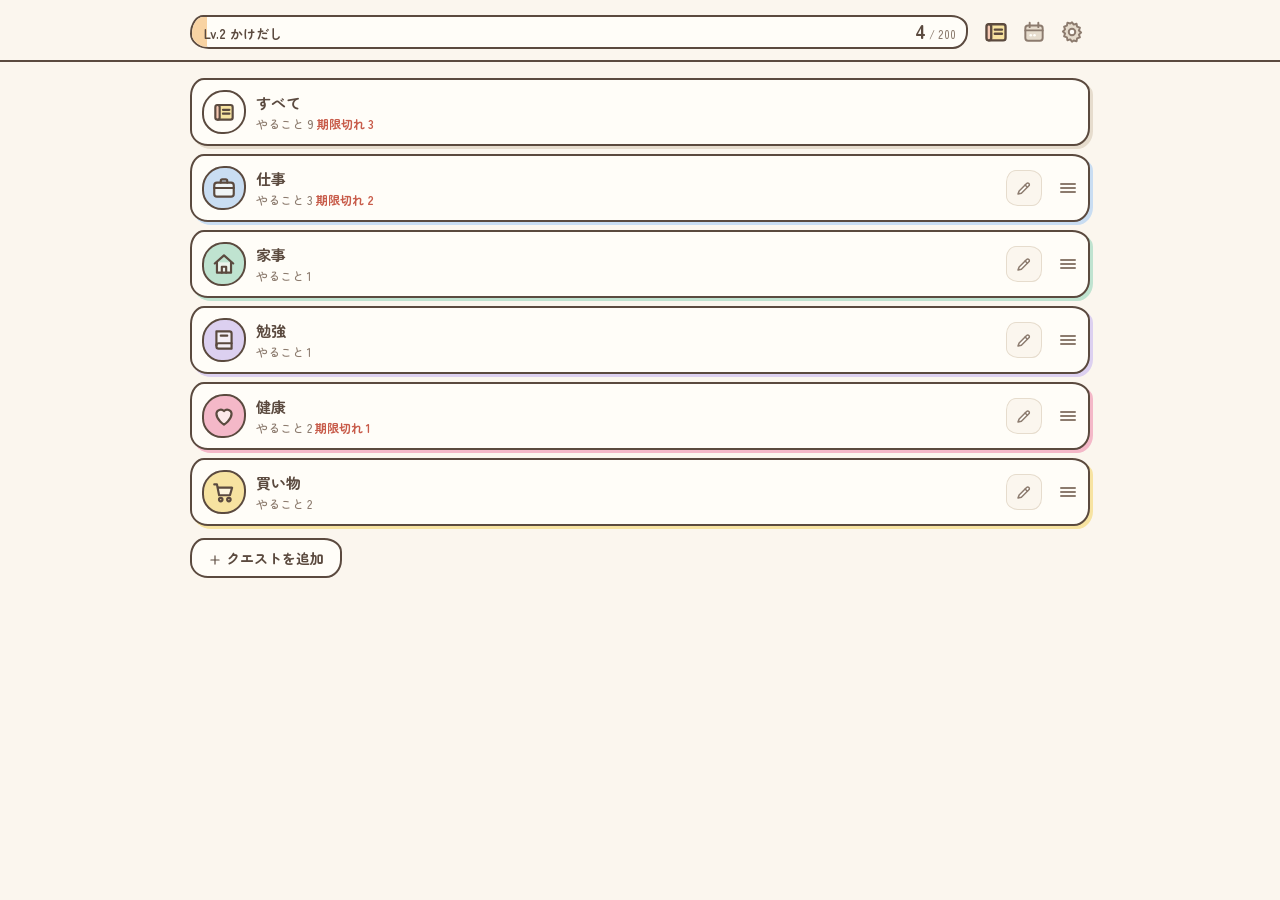
==== commit cac381bf: "feat: ヘッダーに経験値ゲージの札とナビをまとめ、下部のタブバーをなくす - 「Lv. 称号」の札を幅いっぱいに置き、札の背景を経験値ゲージ（橙、境界線なし）にする。現在の経験値は太字で大きく -" ====
--- a/public/index.html
+++ b/public/index.html
@@ -106,13 +106,17 @@
   <header class="header">
     <div class="header-inner">
     <h1 class="visually-hidden">やることクエスト</h1>
-    <div class="level-row">
-      <span class="level-badge" id="level-badge"></span>
-      <div class="xp-bar" role="progressbar" aria-label="経験値">
-        <div class="xp-fill" id="xp-fill"></div>
-      </div>
-      <span class="xp-text" id="xp-text"></span>
-      <div class="streak" id="streak" title="連続達成日数"></div>
+    <div class="hd-row">
+      <span class="lv-gauge" id="level-gauge" role="progressbar" aria-label="経験値">
+        <span class="lv-gauge-fill" id="xp-fill"></span>
+        <span class="lv-gauge-text" id="level-badge"></span>
+        <span class="xp-now"><strong id="xp-now"></strong><span id="xp-next"></span></span>
+      </span>
+      <nav class="hd-nav" id="tabbar">
+        <button class="tab is-active" data-tab="categories" aria-label="クエスト" title="クエスト"><span class="tab-icon"><svg class="icon tab-svg" aria-hidden="true"><use href="#i-scroll"/></svg></span></button>
+        <button class="tab" data-tab="log" aria-label="記録" title="記録"><span class="tab-icon"><svg class="icon tab-svg" aria-hidden="true"><use href="#i-calendar"/></svg></span></button>
+        <button class="tab" data-tab="settings" aria-label="設定" title="設定"><span class="tab-icon"><svg class="icon tab-svg" aria-hidden="true"><use href="#i-gear"/></svg></span></button>
+      </nav>
     </div>
     <button class="timer-mini" id="timer-mini" hidden></button>
     </div>
@@ -143,6 +147,11 @@
           <button class="chip" id="log-today">今日</button>
         </div>
         <div class="calendar" id="log-calendar"></div>
+      </section>
+
+      <section class="log-section">
+        <h2 class="log-heading">今日のまとめ</h2>
+        <div class="week-stats" id="log-today-stats"></div>
       </section>
 
       <section class="log-section">
@@ -361,11 +370,6 @@
 
   </div>
 
-  <nav class="tabbar" id="tabbar">
-    <button class="tab is-active" data-tab="categories" aria-label="クエスト" title="クエスト"><span class="tab-icon"><svg class="icon tab-svg" aria-hidden="true"><use href="#i-scroll"/></svg></span></button>
-    <button class="tab" data-tab="log" aria-label="記録" title="記録"><span class="tab-icon"><svg class="icon tab-svg" aria-hidden="true"><use href="#i-calendar"/></svg></span></button>
-    <button class="tab" data-tab="settings" aria-label="設定" title="設定"><span class="tab-icon"><svg class="icon tab-svg" aria-hidden="true"><use href="#i-gear"/></svg></span></button>
-  </nav>
 
   <script src="game.js"></script>
   <script src="icons.js"></script>
--- a/public/style.css
+++ b/public/style.css
@@ -14,7 +14,7 @@
   --normal: #f5d98a;
   --messy: #f2a9a0;
   --radius-wobbly: 18px 22px 20px 24px / 24px 18px 22px 20px;
-  --tabbar-h: 56px;
+  --gauge: #f8d3a3; /* 経験値ゲージの色（橙） */
   /* 端末の切り欠きやホームインジケーターの分。app.js が実測値（px）で上書きする */
   --inset-top: env(safe-area-inset-top, 0px);
   --inset-bottom: env(safe-area-inset-bottom, 0px);
@@ -25,15 +25,11 @@
 /* 全画面（ホーム画面から起動）のとき。メディアクエリが効かない端末向けに、JS で付ける印でも同じにする */
 @media (display-mode: standalone) {
   :root {
-    --tabbar-h: 50px;
-    --safe-bottom: max(0px, calc(var(--inset-bottom) - 24px));
     --header-top: max(4px, calc(var(--inset-top) - 6px));
   }
 }
 
 :root.is-standalone {
-  --tabbar-h: 50px;
-  --safe-bottom: max(0px, calc(var(--inset-bottom) - 24px));
   --header-top: max(4px, calc(var(--inset-top) - 6px));
 }
 
@@ -116,63 +112,53 @@
   white-space: nowrap;
 }
 
-.streak {
-  flex: none;
-  margin-left: 4px;
-  padding-left: 10px;
-  border-left: 2px solid var(--line);
-  font-size: 13px;
-  color: var(--ink-soft);
-  white-space: nowrap;
-}
-
-.streak strong {
-  color: var(--ink);
-  font-size: 15px;
-}
-
-.level-row {
+/* ヘッダーの1行: 左に「Lv. 称号」の札（背景が経験値ゲージ）、右にナビ */
+.hd-row {
   display: flex;
   align-items: center;
   gap: 10px;
 }
 
-.level-badge {
-  flex: none;
-  padding: 3px 10px;
+.lv-gauge {
+  position: relative;
+  flex: 1;
+  min-width: 0;
+  display: flex;
+  align-items: baseline;
+  justify-content: space-between;
+  gap: 8px;
+  overflow: hidden;
+  padding: 4px 10px 4px 12px;
   border: 2.2px solid var(--ink);
   border-radius: 14px 18px 16px 20px / 20px 14px 18px 16px;
-  background: var(--yellow);
+  background: var(--paper);
   font-size: 13px;
   font-weight: 700;
   white-space: nowrap;
 }
 
-.xp-bar {
-  flex: 1;
-  height: 14px;
-  border: 2.2px solid var(--ink);
-  border-radius: 10px 14px 12px 14px / 14px 10px 14px 12px;
-  background: var(--paper);
-  overflow: hidden;
-}
-
-.xp-fill {
-  height: 100%;
+/* 塗りが経験値の進み具合。境界線は付けない */
+.lv-gauge-fill {
+  position: absolute;
+  inset: 0;
   width: 0%;
-  background: var(--mint);
-  border-right: 2px solid var(--ink);
+  background: var(--gauge);
   transition: width 0.5s ease;
 }
 
-.xp-text {
+.lv-gauge-text { position: relative; min-width: 0; overflow: hidden; text-overflow: ellipsis; }
+
+/* 現在の経験値は太字で大きく。「/ 次のレベルまで」は小さく添える */
+.xp-now {
+  position: relative;
   flex: none;
-  font-size: 12px;
-  color: var(--ink-soft);
-  min-width: 56px;
-  text-align: right;
+  display: flex;
+  align-items: baseline;
+  gap: 3px;
   font-variant-numeric: tabular-nums;
 }
+.xp-now strong { font-size: 20px; line-height: 1; font-weight: 700; color: var(--ink); }
+.xp-now span { font-size: 11px; font-weight: 500; color: var(--ink-soft); }
 
 /* メイン */
 .main {
@@ -182,7 +168,7 @@
   overscroll-behavior: contain;
   -webkit-overflow-scrolling: touch;
   /* 本文は 900px までで中央寄せ。左右の余白で中央に置く */
-  padding: 16px max(16px, calc((100% - 900px) / 2)) 96px;
+  padding: 16px max(16px, calc((100% - 900px) / 2)) calc(32px + var(--safe-bottom));
 }
 
 .placeholder {
@@ -192,19 +178,17 @@
 }
 
 /* タブバー */
-.tabbar {
+.hd-nav {
   flex: none;
-  height: calc(var(--tabbar-h) + var(--safe-bottom));
-  padding-top: 4px;
-  padding-bottom: var(--safe-bottom);
-  display: flex;
-  background: var(--paper);
-  border-top: 2.5px solid var(--ink);
-  z-index: 10;
+  display: flex;
+  align-items: center;
+  gap: 2px;
 }
 
 .tab {
-  flex: 1;
+  flex: none;
+  width: 36px;
+  height: 36px;
   display: flex;
   align-items: center;
   justify-content: center;
@@ -213,27 +197,20 @@
 
 .tab-icon {
   display: block;
-  height: 28px;
+  height: 26px;
   transition: transform 0.15s ease;
 }
 
 .tab-svg {
-  width: 28px;
-  height: 28px;
+  width: 26px;
+  height: 26px;
   stroke-width: 1.8;
   --icon-fill-a: var(--line);
   --icon-fill-b: var(--paper);
 }
 
-.tab.is-active {
-  color: var(--ink);
-  font-weight: 700;
-}
-
-.tab.is-active .tab-icon {
-  transform: translateY(-2px) scale(1.1);
-}
-
+.tab.is-active { color: var(--ink); }
+.tab.is-active .tab-icon { transform: scale(1.1); }
 .tab.is-active .tab-svg { stroke-width: 2; }
 .tab.is-active[data-tab="categories"] .tab-svg { --icon-fill-a: var(--yellow); --icon-fill-b: var(--peach); }
 .tab.is-active[data-tab="log"] .tab-svg { --icon-fill-a: var(--mint); --icon-fill-b: var(--ink); }
@@ -488,7 +465,7 @@
 .toast {
   position: fixed;
   left: 50%;
-  bottom: calc(var(--tabbar-h) + var(--safe-bottom) + 24px);
+  bottom: calc(var(--safe-bottom) + 24px);
   transform: translateX(-50%);
   padding: 8px 18px;
   background: var(--yellow);
@@ -739,6 +716,16 @@
 }
 .icon-btn:disabled { opacity: 0.3; cursor: default; }
 .cal-nav { width: 34px; height: 30px; font-size: 18px; }
+/* カレンダーの「今日」ボタン */
+.chip {
+  flex: none;
+  padding: 5px 12px;
+  border: 2px solid var(--ink);
+  border-radius: 14px 18px 16px 18px / 18px 14px 18px 16px;
+  background: var(--paper);
+  font-size: 13px;
+  color: var(--ink);
+}
 
 .calendar {
   display: grid;
@@ -817,7 +804,8 @@
 
 .week-stats {
   display: flex;
-  gap: 14px;
+  flex-wrap: wrap;
+  gap: 6px 14px;
   margin-bottom: 10px;
   font-size: 13px;
   color: var(--ink-soft);
@@ -938,8 +926,8 @@
   100% { box-shadow: 0 0 0 0 rgba(191, 227, 208, 0); transform: scale(1); }
 }
 
-.xp-bar.is-gaining, .level-badge.is-gaining { animation: xp-gain 0.8s ease-out; }
-.xp-bar.is-gaining .xp-fill { background: var(--yellow); }
+.lv-gauge.is-gaining { animation: xp-gain 0.8s ease-out; }
+.lv-gauge.is-gaining .lv-gauge-fill { background: var(--yellow); }
 
 @keyframes levelup-in { from { opacity: 0; } to { opacity: 1; } }
 @keyframes levelup-out { from { opacity: 1; } to { opacity: 0; } }
@@ -950,14 +938,14 @@
 }
 
 @media (prefers-reduced-motion: reduce) {
-  .modal, .clear-card, .xp-bar.is-gaining, .level-badge.is-gaining, .clear-num.is-boing { animation: none; }
+  .modal, .clear-card, .lv-gauge.is-gaining, .clear-num.is-boing { animation: none; }
 }
 
 /* 更新通知 */
 .update-bar {
   position: fixed;
   left: 50%;
-  bottom: calc(var(--tabbar-h) + var(--safe-bottom) + 12px);
+  bottom: calc(var(--safe-bottom) + 16px);
   transform: translateX(-50%);
   display: flex;
   align-items: center;
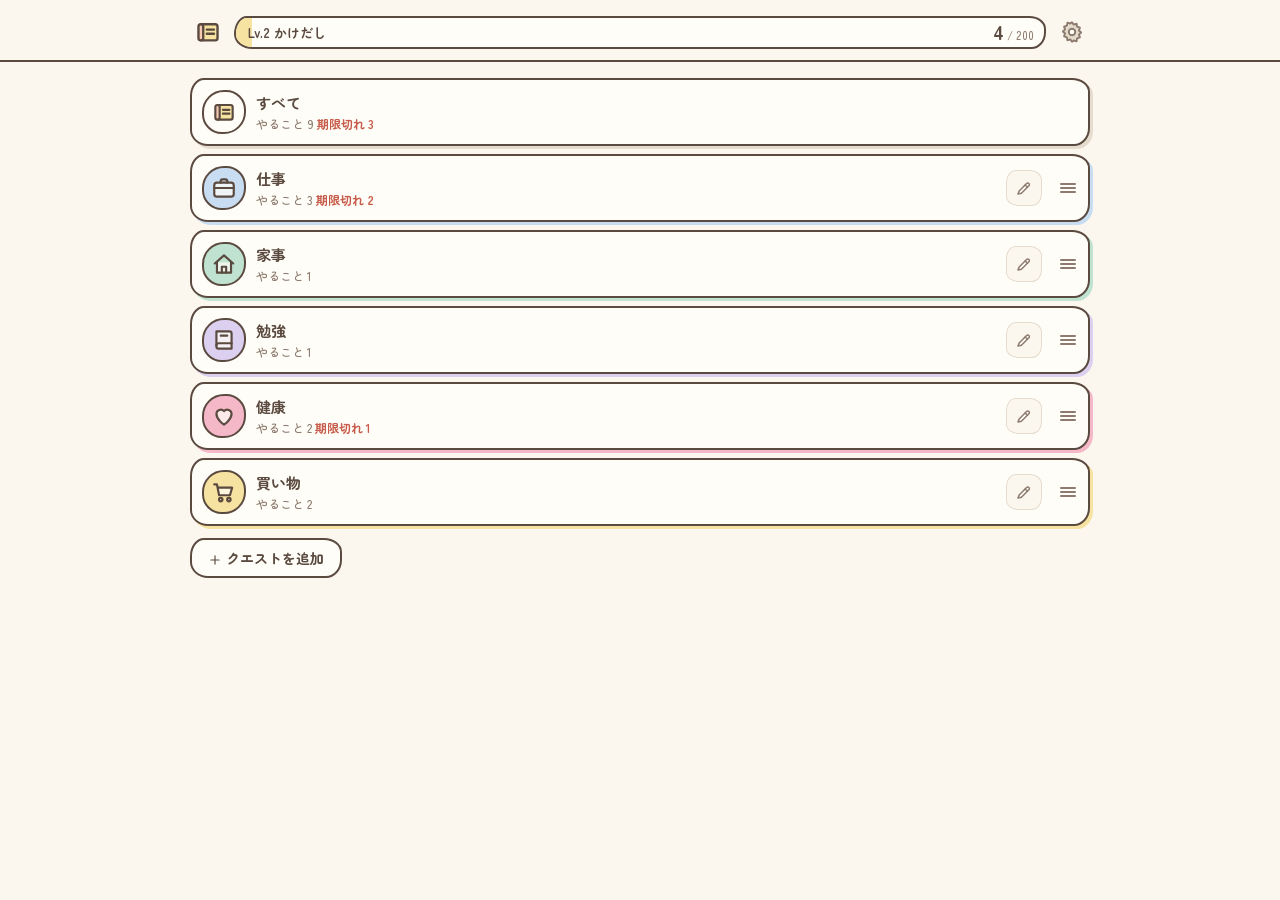
==== commit 0af9f421: "feat: 記録の日ごとのまとめを選んだ日に追従させ、ヘッダーのナビを一覧・札・設定にする - 記録画面の「今日のまとめ」を、カレンダーで選んだ日のまとめに変え、「その日の記録」の見出しの下にまとめる" ====
--- a/public/index.html
+++ b/public/index.html
@@ -106,18 +106,15 @@
   <header class="header">
     <div class="header-inner">
     <h1 class="visually-hidden">やることクエスト</h1>
-    <div class="hd-row">
-      <span class="lv-gauge" id="level-gauge" role="progressbar" aria-label="経験値">
+    <nav class="hd-row" id="tabbar" aria-label="画面の切り替え">
+      <button class="tab is-active" data-tab="categories" aria-label="クエスト一覧" title="クエスト一覧"><span class="tab-icon"><svg class="icon tab-svg" aria-hidden="true"><use href="#i-scroll"/></svg></span></button>
+      <button class="lv-gauge tab" id="level-gauge" data-tab="log" aria-label="記録を見る" title="記録">
         <span class="lv-gauge-fill" id="xp-fill"></span>
         <span class="lv-gauge-text" id="level-badge"></span>
         <span class="xp-now"><strong id="xp-now"></strong><span id="xp-next"></span></span>
-      </span>
-      <nav class="hd-nav" id="tabbar">
-        <button class="tab is-active" data-tab="categories" aria-label="クエスト" title="クエスト"><span class="tab-icon"><svg class="icon tab-svg" aria-hidden="true"><use href="#i-scroll"/></svg></span></button>
-        <button class="tab" data-tab="log" aria-label="記録" title="記録"><span class="tab-icon"><svg class="icon tab-svg" aria-hidden="true"><use href="#i-calendar"/></svg></span></button>
-        <button class="tab" data-tab="settings" aria-label="設定" title="設定"><span class="tab-icon"><svg class="icon tab-svg" aria-hidden="true"><use href="#i-gear"/></svg></span></button>
-      </nav>
-    </div>
+      </button>
+      <button class="tab" data-tab="settings" aria-label="設定" title="設定"><span class="tab-icon"><svg class="icon tab-svg" aria-hidden="true"><use href="#i-gear"/></svg></span></button>
+    </nav>
     <button class="timer-mini" id="timer-mini" hidden></button>
     </div>
   </header>
@@ -150,12 +147,8 @@
       </section>
 
       <section class="log-section">
-        <h2 class="log-heading">今日のまとめ</h2>
-        <div class="week-stats" id="log-today-stats"></div>
-      </section>
-
-      <section class="log-section">
         <h2 class="log-heading" id="log-day-title"></h2>
+        <div class="week-stats" id="log-day-stats"></div>
         <ul class="log-list" id="log-day-list"></ul>
       </section>
 
--- a/public/style.css
+++ b/public/style.css
@@ -14,7 +14,7 @@
   --normal: #f5d98a;
   --messy: #f2a9a0;
   --radius-wobbly: 18px 22px 20px 24px / 24px 18px 22px 20px;
-  --gauge: #f8d3a3; /* 経験値ゲージの色（橙） */
+  --gauge: var(--yellow); /* 経験値ゲージの色（黄） */
   /* 端末の切り欠きやホームインジケーターの分。app.js が実測値（px）で上書きする */
   --inset-top: env(safe-area-inset-top, 0px);
   --inset-bottom: env(safe-area-inset-bottom, 0px);
@@ -112,11 +112,11 @@
   white-space: nowrap;
 }
 
-/* ヘッダーの1行: 左に「Lv. 称号」の札（背景が経験値ゲージ）、右にナビ */
+/* ヘッダーの1行: 左にクエスト一覧、中央に「Lv. 称号」の札（背景が経験値ゲージ。押すと記録）、右に設定 */
 .hd-row {
   display: flex;
   align-items: center;
-  gap: 10px;
+  gap: 8px;
 }
 
 .lv-gauge {
@@ -178,13 +178,6 @@
 }
 
 /* タブバー */
-.hd-nav {
-  flex: none;
-  display: flex;
-  align-items: center;
-  gap: 2px;
-}
-
 .tab {
   flex: none;
   width: 36px;
@@ -212,6 +205,11 @@
 .tab.is-active { color: var(--ink); }
 .tab.is-active .tab-icon { transform: scale(1.1); }
 .tab.is-active .tab-svg { stroke-width: 2; }
+
+/* 札はナビの一員（押すと記録）。.tab の幅と色の指定を打ち消す */
+.tab.lv-gauge { flex: 1; width: auto; height: auto; justify-content: space-between; color: var(--ink); font-family: inherit; text-align: left; }
+.tab.lv-gauge.is-active { box-shadow: 2px 2px 0 var(--ink); }
+.tab.lv-gauge:active { transform: translate(1px, 1px); }
 .tab.is-active[data-tab="categories"] .tab-svg { --icon-fill-a: var(--yellow); --icon-fill-b: var(--peach); }
 .tab.is-active[data-tab="log"] .tab-svg { --icon-fill-a: var(--mint); --icon-fill-b: var(--ink); }
 .tab.is-active[data-tab="settings"] .tab-svg { --icon-fill-a: var(--lav); --icon-fill-b: var(--paper); }
@@ -871,7 +869,11 @@
   white-space: pre-wrap;
 }
 
-.focus-empty { padding: 10px 0 6px; color: var(--ink-soft); }
+.focus-empty { display: flex; flex-direction: column; align-items: center; gap: 6px; padding: 12px 0 8px; color: var(--ink-soft); }
+.focus-empty strong { font-size: 18px; color: var(--ink); }
+.focus-empty span { font-size: 13px; }
+.focus-card.is-empty[data-empty="none"] { box-shadow: 4px 4px 0 var(--line); }
+.focus-card.is-empty[data-empty="cleared"] { box-shadow: 4px 4px 0 var(--yellow); }
 
 
 /* 演出 */
@@ -927,7 +929,7 @@
 }
 
 .lv-gauge.is-gaining { animation: xp-gain 0.8s ease-out; }
-.lv-gauge.is-gaining .lv-gauge-fill { background: var(--yellow); }
+.lv-gauge.is-gaining .lv-gauge-fill { background: #f2cf6b; } /* ゲージが黄なので、光るときは少し濃い金 */
 
 @keyframes levelup-in { from { opacity: 0; } to { opacity: 1; } }
 @keyframes levelup-out { from { opacity: 1; } to { opacity: 0; } }
@@ -1006,7 +1008,7 @@
 
 .qt-actions { display: flex; flex-direction: column; align-items: center; gap: 24px; margin-top: 12px; }
 .qt-main { width: 78%; font-size: 20px; padding: 14px 16px; }
-.qt-main.is-start { background: var(--mint); } /* スタートは緑（オレンジ系は怖い印象になるので避ける） */
+.qt-main { background: var(--yellow); } /* 「はじめる」「できた！」は黄（オレンジ系は怖い印象になるので避ける） */
 .qt-main:disabled { opacity: 0.4; box-shadow: none; }
 .qt-subrow { display: flex; justify-content: center; gap: 10px; width: 100%; }
 .qt-small { font-size: 12px; padding: 6px 14px; box-shadow: none; }
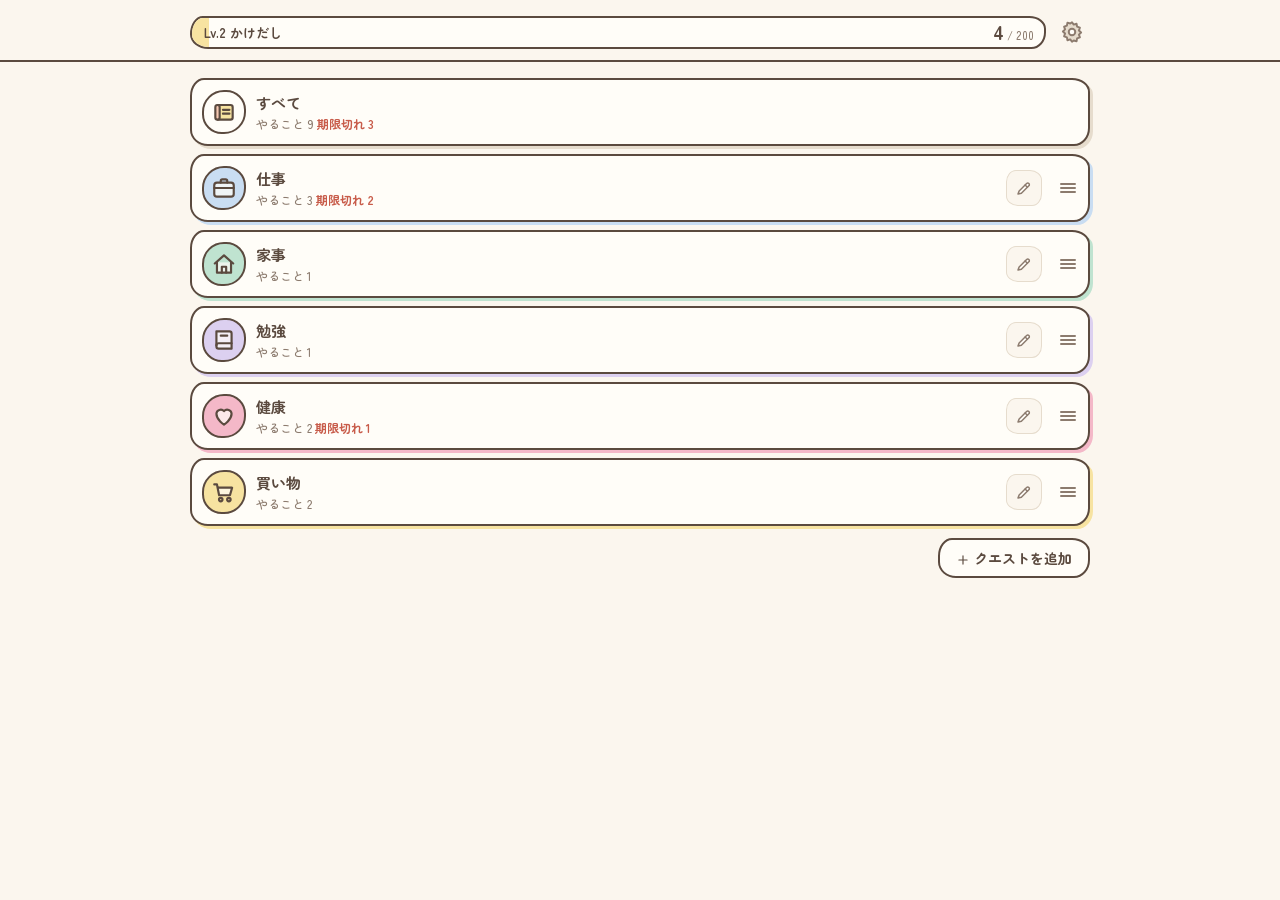
==== commit d1b20ac3: "feat: ヘッダーのクエスト一覧ボタンをやめ、同じボタンをもう一度押すと一覧に戻るようにする - 記録・設定を開いた状態で札や設定をもう一度押すとクエスト一覧に戻る（作業中はやること画面に戻る） -" ====
--- a/public/index.html
+++ b/public/index.html
@@ -107,8 +107,7 @@
     <div class="header-inner">
     <h1 class="visually-hidden">やることクエスト</h1>
     <nav class="hd-row" id="tabbar" aria-label="画面の切り替え">
-      <button class="tab is-active" data-tab="categories" aria-label="クエスト一覧" title="クエスト一覧"><span class="tab-icon"><svg class="icon tab-svg" aria-hidden="true"><use href="#i-scroll"/></svg></span></button>
-      <button class="lv-gauge tab" id="level-gauge" data-tab="log" aria-label="記録を見る" title="記録">
+      <button class="lv-gauge tab" id="level-gauge" data-tab="log" aria-label="記録を見る（もう一度押すとクエスト一覧）" title="記録">
         <span class="lv-gauge-fill" id="xp-fill"></span>
         <span class="lv-gauge-text" id="level-badge"></span>
         <span class="xp-now"><strong id="xp-now"></strong><span id="xp-next"></span></span>
@@ -159,14 +158,14 @@
       </section>
 
       <section class="log-section">
-        <h2 class="log-heading">セッションのランキング <span class="log-sub">獲得 XP 上位5件</span></h2>
+        <h2 class="log-heading">ランキング <span class="log-sub">獲得 XP 上位5件</span></h2>
         <ul class="rank-list" id="log-rank"></ul>
       </section>
     </section>
     <section class="view" id="view-settings" data-view="settings" hidden>
       <section class="settings-section">
-        <h2 class="settings-heading">やることの一括追加</h2>
-        <p class="settings-help">1行に1つ、「クエスト：タイトル：日付：難易度：メモ」の形で貼り付けてください。区切りは「：」かタブ。日付以降は省略できます（日付は 9/20 や 明日、難易度は 1〜3 か ★）。クエストがない行は「なんでも」に入り、ないクエストは自動で作られます。</p>
+        <h2 class="settings-heading">クエスト・やることの一括追加</h2>
+        <p class="settings-help">1行に1つ、「クエスト：やること：日付：難易度：メモ」の形で貼り付けてください。区切りは「：」かタブ。日付以降は省略できます（日付は 9/20 や 明日、難易度は 1〜3 か ★）。クエストがない行は「なんでも」に入り、ないクエストは自動で作られます。</p>
         <textarea class="json-category bulk-category" id="bulk-text" rows="6" placeholder="仕事：経費精算を出す：9/20：2&#10;家事：洗濯物をたたむ&#10;：牛乳を買う：明日&#10;勉強：参考書を1章読む：：3：付箋を貼りながら" spellcheck="false"></textarea>
         <div class="btn-row">
           <button class="btn btn-primary" id="bulk-parse">読み込む</button>
@@ -223,7 +222,7 @@
       <h2 class="sheet-title" id="task-sheet-title">やることを追加</h2>
       <input type="hidden" name="id">
       <label class="field">
-        <span class="field-label">タイトル</span>
+        <span class="field-label">やること</span>
         <input type="text" name="title" maxlength="60" placeholder="例: 経費精算を出す" required>
       </label>
       <label class="field">
@@ -328,7 +327,7 @@
     </div>
   </div>
 
-  <div class="modal" id="summary-modal" hidden aria-label="セッションのまとめ">
+  <div class="modal" id="summary-modal" hidden aria-label="作業のまとめ">
     <div class="sum-card">
       <div class="sum-title" id="summary-title">おつかれさま！</div>
       <div class="sum-sub" id="summary-sub"></div>
--- a/public/style.css
+++ b/public/style.css
@@ -112,7 +112,7 @@
   white-space: nowrap;
 }
 
-/* ヘッダーの1行: 左にクエスト一覧、中央に「Lv. 称号」の札（背景が経験値ゲージ。押すと記録）、右に設定 */
+/* ヘッダーの1行: 「Lv. 称号」の札（背景が経験値ゲージ。押すと記録）と設定。開いている画面のボタンをもう一度押すとクエスト一覧へ */
 .hd-row {
   display: flex;
   align-items: center;
@@ -210,7 +210,6 @@
 .tab.lv-gauge { flex: 1; width: auto; height: auto; justify-content: space-between; color: var(--ink); font-family: inherit; text-align: left; }
 .tab.lv-gauge.is-active { box-shadow: 2px 2px 0 var(--ink); }
 .tab.lv-gauge:active { transform: translate(1px, 1px); }
-.tab.is-active[data-tab="categories"] .tab-svg { --icon-fill-a: var(--yellow); --icon-fill-b: var(--peach); }
 .tab.is-active[data-tab="log"] .tab-svg { --icon-fill-a: var(--mint); --icon-fill-b: var(--ink); }
 .tab.is-active[data-tab="settings"] .tab-svg { --icon-fill-a: var(--lav); --icon-fill-b: var(--paper); }
 
@@ -455,6 +454,9 @@
   font-size: 14px;
 }
 
+/* 一覧の末尾の追加ボタンは右寄せ */
+#category-add-btn, #add-task-btn { display: block; margin-left: auto; }
+
 .btn-primary { background: var(--mint); box-shadow: 2px 2px 0 var(--ink); }
 .btn-primary:active { transform: translate(1px, 1px); box-shadow: 1px 1px 0 var(--ink); }
 .btn-danger { background: var(--messy); }
@@ -872,6 +874,7 @@
 .focus-empty { display: flex; flex-direction: column; align-items: center; gap: 6px; padding: 12px 0 8px; color: var(--ink-soft); }
 .focus-empty strong { font-size: 18px; color: var(--ink); }
 .focus-empty span { font-size: 13px; }
+.focus-empty-btn { margin-top: 8px; }
 .focus-card.is-empty[data-empty="none"] { box-shadow: 4px 4px 0 var(--line); }
 .focus-card.is-empty[data-empty="cleared"] { box-shadow: 4px 4px 0 var(--yellow); }
 
